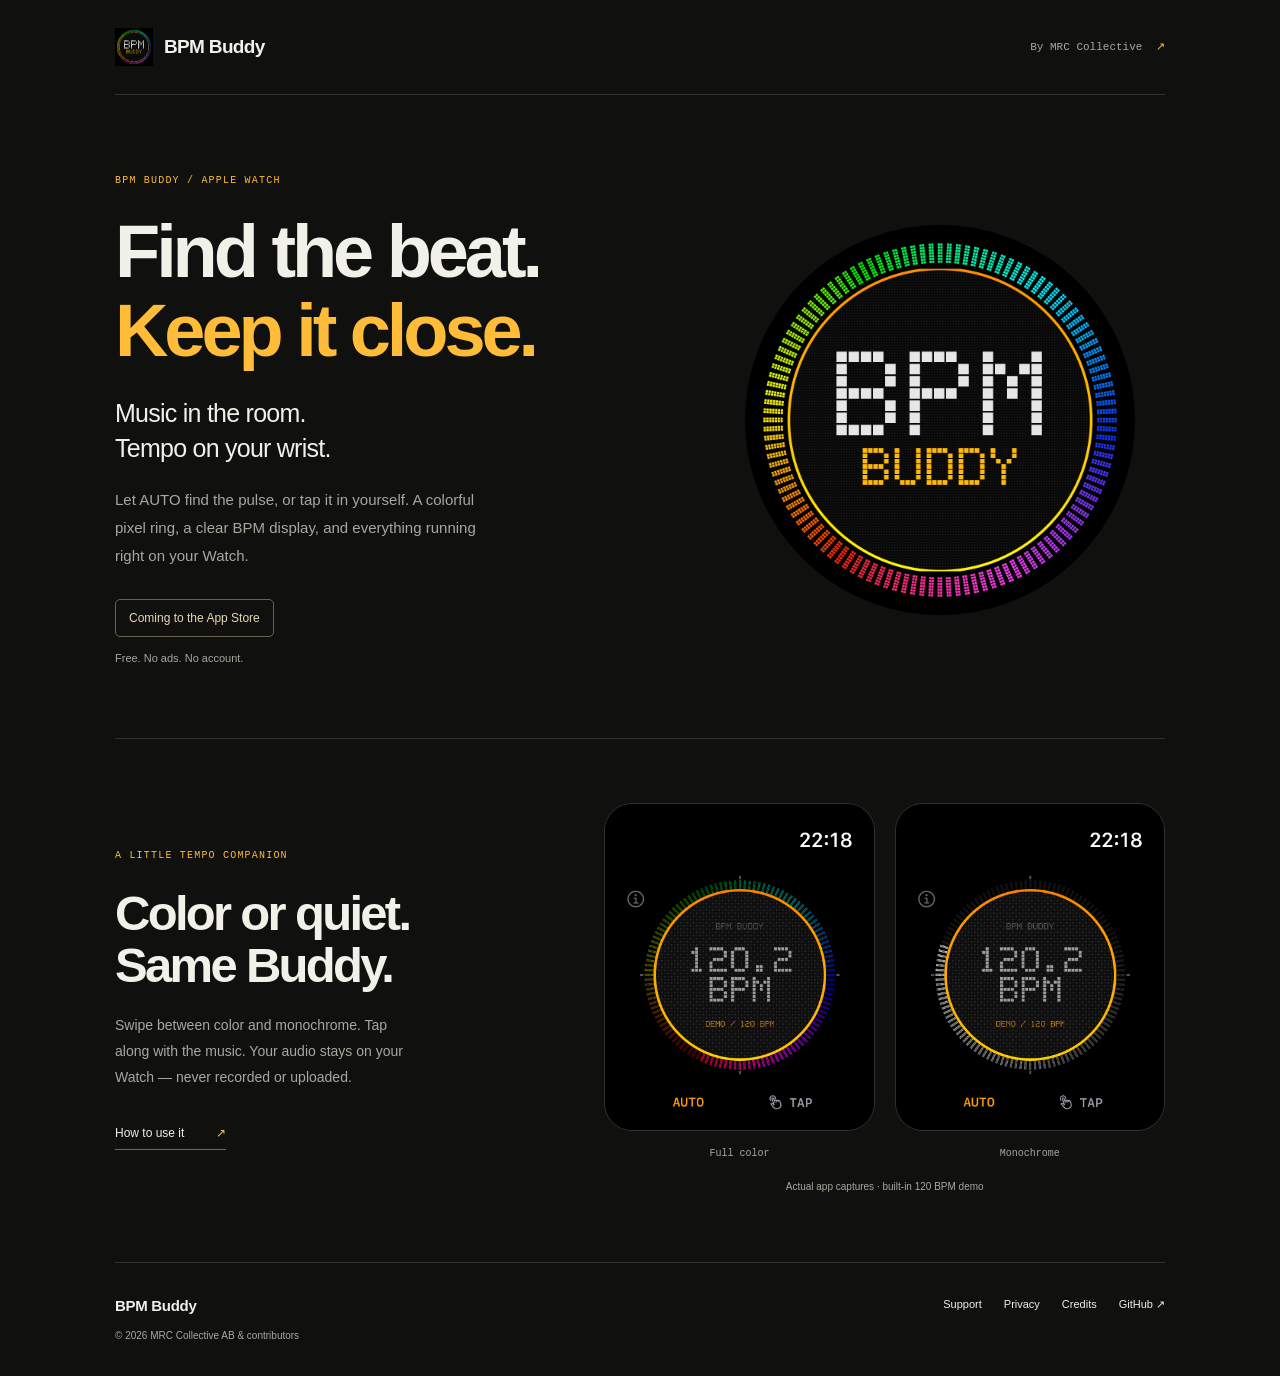
==== index.html @ f2aaa304 "Publish BPM Buddy app website" ====
<!doctype html>
<html lang="en">
<head>
  <meta charset="utf-8">
  <meta name="viewport" content="width=device-width, initial-scale=1">
  <meta name="theme-color" content="#10100f">
  <meta name="description" content="BPM Buddy, a free music tempo detector for Apple Watch. AUTO, tap tempo and a colorful pixel ring. Audio stays on your Watch.">
  <meta property="og:type" content="website">
  <meta property="og:title" content="BPM Buddy — music tempo on your wrist">
  <meta property="og:description" content="BPM Buddy, a free music tempo detector for Apple Watch. AUTO, tap tempo and a colorful pixel ring. Audio stays on your Watch.">
  <meta property="og:url" content="https://mrcheng.github.io/BeatBuddy/">
  <meta property="og:image" content="https://mrcheng.github.io/BeatBuddy/icon.png">
  <link rel="canonical" href="https://mrcheng.github.io/BeatBuddy/">
  <link rel="icon" href="icon.png" type="image/png">
  <link rel="stylesheet" href="style.css">
  <title>BPM Buddy — music tempo on your wrist</title>
</head>
<body>
  <a class="skip" href="#main">Skip to content</a>
  <div class="shell">
    <header class="site-header">
      <a class="brand" href="index.html"><img src="icon.png" alt="" width="38" height="38"><span>BPM Buddy</span></a>
      <a class="byline" href="https://github.com/mrcheng">By MRC Collective <span aria-hidden="true">↗</span></a>
    </header>
    <main id="main"><section class="hero" aria-labelledby="hero-title">
  <div class="hero-copy">
    <p class="eyebrow">BPM Buddy / Apple Watch</p>
    <h1 id="hero-title">Find the beat.<br><span>Keep it close.</span></h1>
    <p class="lead">Music in the room.<br>Tempo on your wrist.</p>
    <p class="intro">Let AUTO find the pulse, or tap it in yourself. A colorful pixel ring, a clear BPM display, and everything running right on your Watch.</p>
    <div class="availability"><span class="badge">Coming to the App Store</span><span>Free. No ads. No account.</span></div>
  </div>
  <img class="hero-icon" src="icon.png" width="1024" height="1024" alt="BPM Buddy icon: a rainbow pixel ring around BPM and BUDDY lettering" fetchpriority="high">
</section>
<section class="app-preview" aria-labelledby="preview-title">
  <div class="preview-copy"><p class="eyebrow">A little tempo companion</p><h2 id="preview-title">Color or quiet.<br>Same Buddy.</h2><p>Swipe between color and monochrome. Tap along with the music. Your audio stays on your Watch — never recorded or uploaded.</p><a class="text-link" href="support.html">How to use it <span aria-hidden="true">↗</span></a></div>
  <div class="screenshots"><figure><img src="screenshots/01-auto-color.png" width="422" height="514" alt="BPM Buddy on Apple Watch displaying 120.2 BPM with a colorful pixel ring and its built-in demo enabled" loading="lazy"><figcaption>Full color</figcaption></figure><figure><img src="screenshots/02-auto-monochrome.png" width="422" height="514" alt="The same BPM Buddy demo with a monochrome pixel ring" loading="lazy"><figcaption>Monochrome</figcaption></figure><p class="capture-note">Actual app captures · built-in 120 BPM demo</p></div>
</section>
</main>
    <footer class="site-footer">
      <div><span class="footer-brand">BPM Buddy</span><p>© 2026 MRC Collective AB &amp; contributors</p></div>
      <nav aria-label="Footer"><a href="support.html">Support</a><a href="privacy.html">Privacy</a><a href="credits.html">Credits</a><a href="https://github.com/mrcheng">GitHub ↗</a></nav>
    </footer>
  </div>
</body>
</html>
---- style.css ----
@charset "UTF-8";
:root{color-scheme:dark;--bg:#10100f;--ink:#f1f0e9;--muted:#a8a89f;--line:#30302c;--accent:#ffbc38;--mono:ui-monospace,SFMono-Regular,Menlo,Consolas,monospace}
*{box-sizing:border-box}body{margin:0;background:var(--bg);color:var(--ink);font:16px/1.7 -apple-system,BlinkMacSystemFont,"Segoe UI",sans-serif;-webkit-font-smoothing:antialiased}a{color:inherit;text-underline-offset:5px}a:hover{color:var(--accent)}:focus-visible{outline:2px solid var(--accent);outline-offset:6px}h1,h2,p{margin-top:0}h1,h2{font-weight:650;letter-spacing:-.055em;line-height:1.07}p{color:var(--muted)}.shell{max-width:1170px;margin:auto;padding:0 60px}.site-header{display:flex;align-items:center;justify-content:space-between;gap:20px;padding:28px 0;border-bottom:1px solid var(--line)}.brand{display:flex;align-items:center;gap:11px;text-decoration:none;font-weight:650;font-size:19px;letter-spacing:-.035em}.brand img{flex:none}.byline{font:11px/1.5 var(--mono);text-decoration:none;color:var(--muted)}.byline span{color:var(--accent);margin-left:7px}.hero{display:grid;grid-template-columns:1.2fr 1fr;gap:60px;align-items:center;padding:78px 0 70px}.eyebrow{font:10px/1.6 var(--mono);letter-spacing:.12em;text-transform:uppercase;color:var(--accent);margin:0 0 23px}.hero h1{font-size:clamp(50px,5.9vw,74px);margin-bottom:26px}.hero h1 span{color:var(--accent)}.lead{font-size:25px;line-height:1.4;letter-spacing:-.03em;color:var(--ink);margin-bottom:20px}.intro{font-size:15px;max-width:365px;line-height:1.85;margin-bottom:29px}.hero-icon{width:100%;max-width:390px;height:auto;justify-self:center;border-radius:50%}.availability{display:flex;gap:12px;align-items:flex-start;flex-direction:column;color:var(--muted);font-size:11px}.badge{display:inline-block;border:1px solid #68614d;border-radius:5px;padding:8px 13px;font-size:12px;color:#e7d8b3}.app-preview{display:grid;grid-template-columns:.85fr 1.15fr;gap:75px;align-items:center;padding:64px 0 68px;border-top:1px solid var(--line)}h2{font-size:clamp(34px,4vw,49px);margin-bottom:22px}.preview-copy>p:not(.eyebrow){font-size:14px;max-width:300px;line-height:1.85;margin-bottom:27px}.text-link{text-decoration:none;font-size:12px;border-bottom:1px solid #6e6859;padding-bottom:5px;display:inline-flex;gap:32px}.text-link span{color:var(--accent)}.screenshots{display:grid;grid-template-columns:1fr 1fr;gap:0 20px;min-width:0}.screenshots figure{margin:0;min-width:0}.screenshots img{display:block;width:100%;height:auto;background:black;border:1px solid var(--line);border-radius:28px}.screenshots figcaption{font:10px/1.5 var(--mono);text-align:center;color:var(--muted);margin-top:15px}.capture-note{grid-column:1/-1;text-align:center;font-size:10px;line-height:1.5;margin:18px 0 0}.site-footer{display:flex;justify-content:space-between;gap:28px;border-top:1px solid var(--line);padding:29px 0 32px}.footer-brand{font-size:15px;font-weight:600;letter-spacing:-.02em}.site-footer p{font-size:10px;margin:7px 0 0}.site-footer nav{display:flex;flex-wrap:wrap;align-content:flex-start;gap:12px 22px;padding-top:3px}.site-footer nav a{font-size:11px;text-decoration:none}.document{max-width:690px;margin:68px auto 80px}.document header{margin-bottom:35px}.document h1{font-size:clamp(40px,5vw,61px);margin-bottom:22px}.document .lead{font-size:22px}.document h2{font-size:23px;line-height:1.3;letter-spacing:-.025em;margin:34px 0 12px}.document p,.document li{font-size:15px;line-height:1.9;color:#b8b8af}.document a{color:var(--accent)}.document ol,.document ul{padding-left:22px}.document li{padding-left:5px;margin-bottom:7px}.document strong{font-weight:600;color:var(--ink)}.document .muted{font-size:13px}.skip{position:absolute;left:20px;top:-100px;padding:8px 16px;z-index:2;background:var(--accent);color:#111}.skip:focus{top:10px}
@media(max-width:950px){.shell{padding:0 36px}.hero{gap:28px}.hero h1{font-size:57px}.app-preview{gap:40px}.site-footer{flex-direction:column;gap:18px}.site-footer nav{gap:12px 24px}}
@media(max-width:650px){.shell{padding:0 24px}.site-header{padding:21px 0}.brand{font-size:17px;gap:9px}.brand img{width:33px;height:33px}.byline{font-size:9px}.byline span{margin-left:3px}.hero{grid-template-columns:1fr;gap:32px;padding:48px 0}.hero h1{font-size:clamp(49px,10vw,67px)}.lead{font-size:23px}.intro{max-width:400px;font-size:14px}.hero-icon{max-width:275px}.eyebrow{font-size:9px}.availability{flex-direction:row;align-items:center;flex-wrap:wrap;font-size:10px}.badge{font-size:11px}.app-preview{grid-template-columns:1fr;gap:34px;padding:43px 0 47px}h2{font-size:39px}.preview-copy>p:not(.eyebrow){max-width:400px;font-size:14px}.screenshots{gap:0 14px;max-width:440px;width:100%;margin:auto}.screenshots img{border-radius:23px}.capture-note{font-size:9px}.site-footer{padding:25px 0;gap:17px}.site-footer nav{gap:12px 21px}.document{margin:43px auto 55px}.document h1{font-size:43px}.document h2{font-size:22px}.document p,.document li{font-size:14px}}
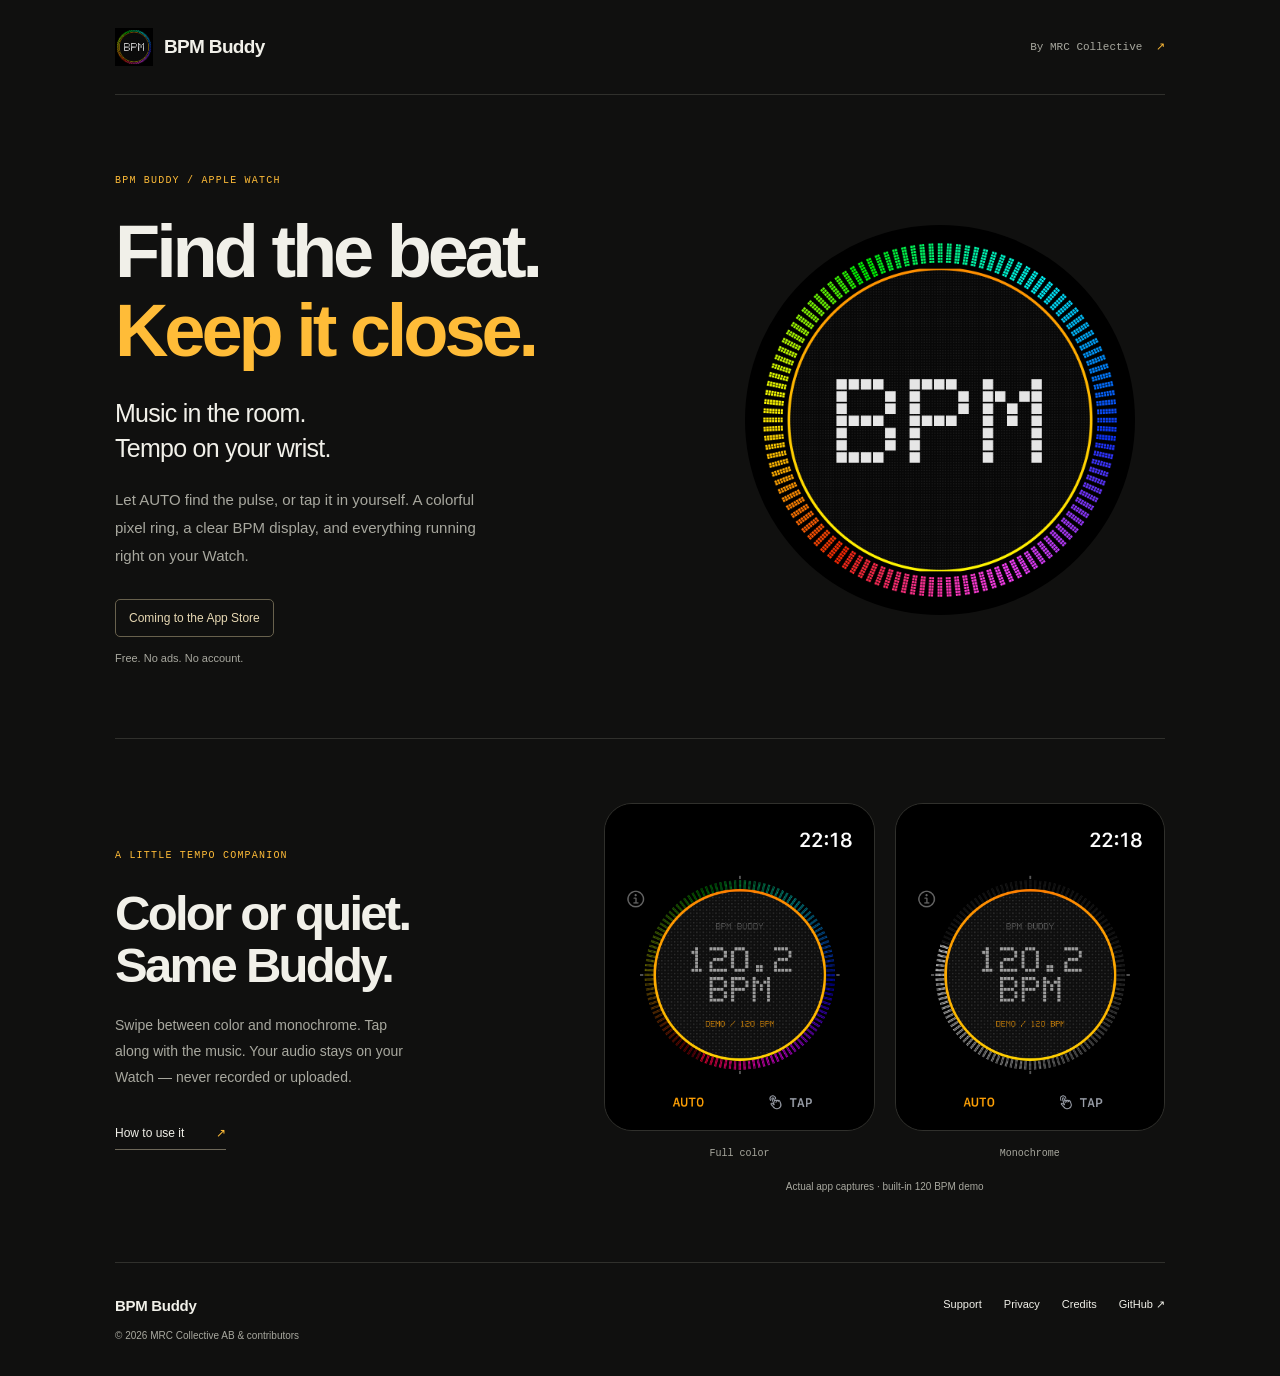
==== commit 3632266d: "Publish BPM Buddy app website" ====
--- a/index.html
+++ b/index.html
@@ -9,9 +9,9 @@
   <meta property="og:title" content="BPM Buddy — music tempo on your wrist">
   <meta property="og:description" content="BPM Buddy, a free music tempo detector for Apple Watch. AUTO, tap tempo and a colorful pixel ring. Audio stays on your Watch.">
   <meta property="og:url" content="https://mrcheng.github.io/BeatBuddy/">
-  <meta property="og:image" content="https://mrcheng.github.io/BeatBuddy/icon.png">
+  <meta property="og:image" content="https://mrcheng.github.io/BeatBuddy/icon.png?v=e20e10269846">
   <link rel="canonical" href="https://mrcheng.github.io/BeatBuddy/">
-  <link rel="icon" href="icon.png" type="image/png">
+  <link rel="icon" href="icon.png?v=e20e10269846" type="image/png">
   <link rel="stylesheet" href="style.css">
   <title>BPM Buddy — music tempo on your wrist</title>
 </head>
@@ -19,7 +19,7 @@
   <a class="skip" href="#main">Skip to content</a>
   <div class="shell">
     <header class="site-header">
-      <a class="brand" href="index.html"><img src="icon.png" alt="" width="38" height="38"><span>BPM Buddy</span></a>
+      <a class="brand" href="index.html"><img src="icon.png?v=e20e10269846" alt="" width="38" height="38"><span>BPM Buddy</span></a>
       <a class="byline" href="https://github.com/mrcheng">By MRC Collective <span aria-hidden="true">↗</span></a>
     </header>
     <main id="main"><section class="hero" aria-labelledby="hero-title">
@@ -30,7 +30,7 @@
     <p class="intro">Let AUTO find the pulse, or tap it in yourself. A colorful pixel ring, a clear BPM display, and everything running right on your Watch.</p>
     <div class="availability"><span class="badge">Coming to the App Store</span><span>Free. No ads. No account.</span></div>
   </div>
-  <img class="hero-icon" src="icon.png" width="1024" height="1024" alt="BPM Buddy icon: a rainbow pixel ring around BPM and BUDDY lettering" fetchpriority="high">
+  <img class="hero-icon" src="icon.png?v=e20e10269846" width="1024" height="1024" alt="BPM Buddy icon: a rainbow pixel ring with BPM centered inside" fetchpriority="high">
 </section>
 <section class="app-preview" aria-labelledby="preview-title">
   <div class="preview-copy"><p class="eyebrow">A little tempo companion</p><h2 id="preview-title">Color or quiet.<br>Same Buddy.</h2><p>Swipe between color and monochrome. Tap along with the music. Your audio stays on your Watch — never recorded or uploaded.</p><a class="text-link" href="support.html">How to use it <span aria-hidden="true">↗</span></a></div>
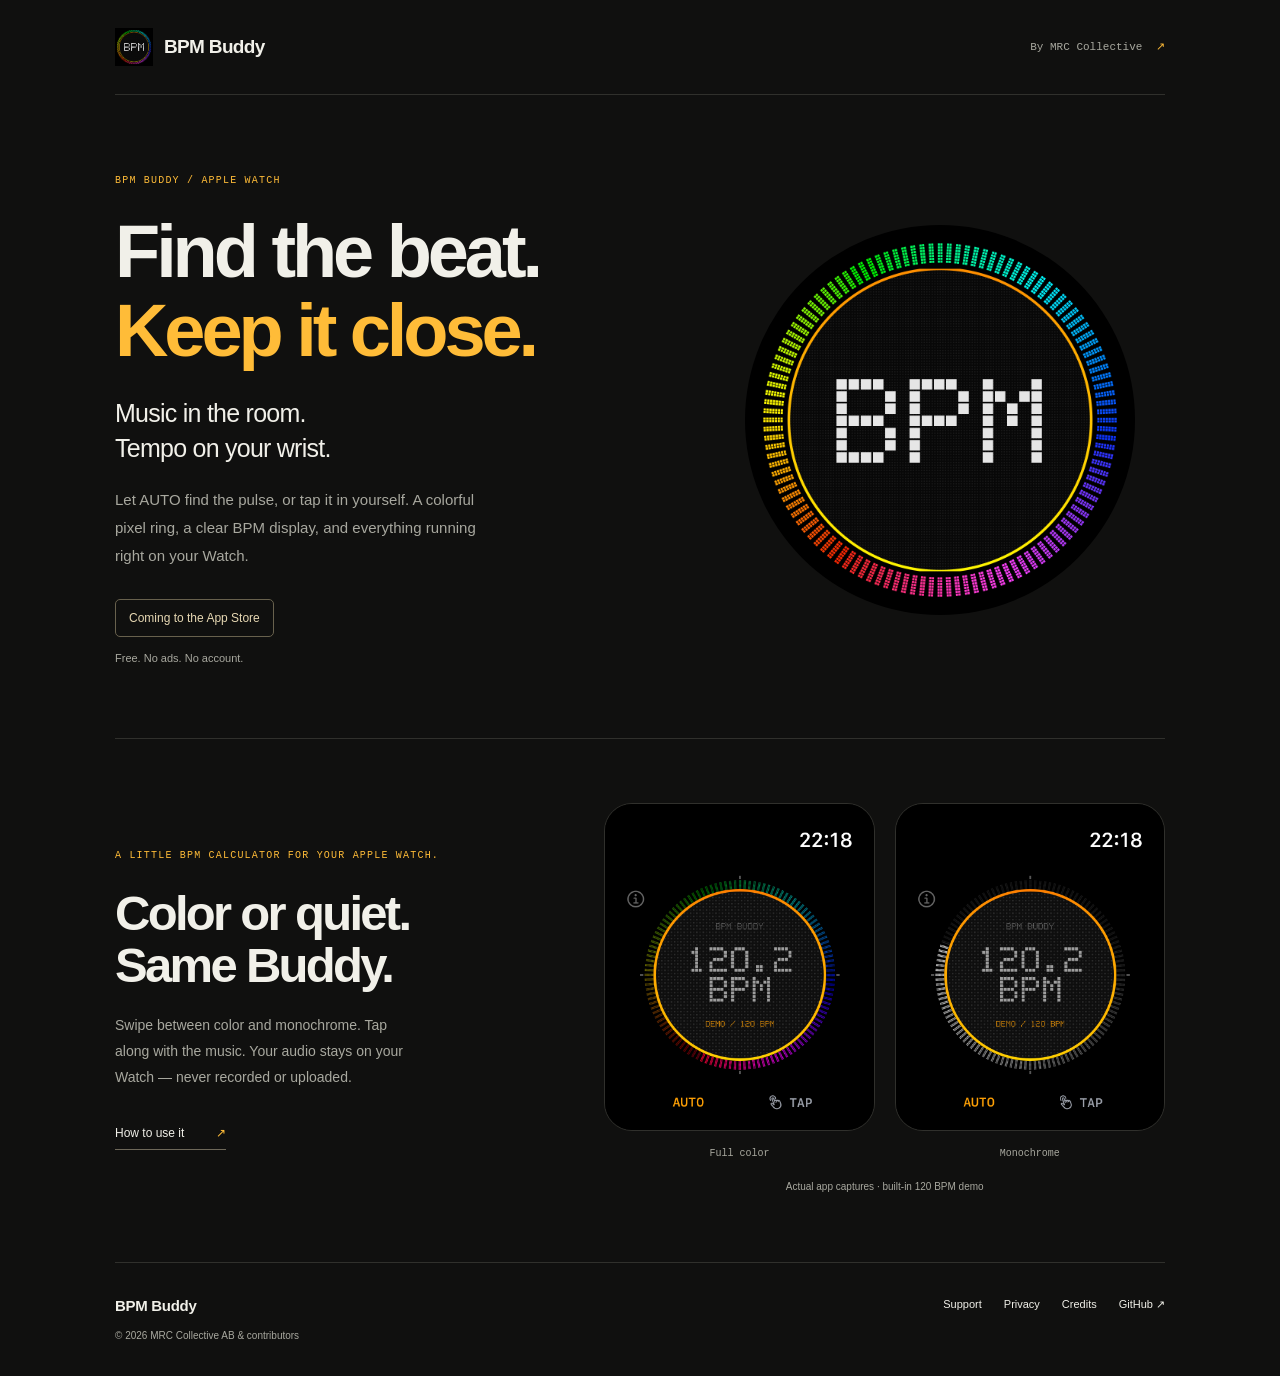
==== commit e1ebdfff: "Publish BPM Buddy app website" ====
--- a/index.html
+++ b/index.html
@@ -33,7 +33,7 @@
   <img class="hero-icon" src="icon.png?v=e20e10269846" width="1024" height="1024" alt="BPM Buddy icon: a rainbow pixel ring with BPM centered inside" fetchpriority="high">
 </section>
 <section class="app-preview" aria-labelledby="preview-title">
-  <div class="preview-copy"><p class="eyebrow">A little tempo companion</p><h2 id="preview-title">Color or quiet.<br>Same Buddy.</h2><p>Swipe between color and monochrome. Tap along with the music. Your audio stays on your Watch — never recorded or uploaded.</p><a class="text-link" href="support.html">How to use it <span aria-hidden="true">↗</span></a></div>
+  <div class="preview-copy"><p class="eyebrow">A little BPM calculator for your Apple Watch.</p><h2 id="preview-title">Color or quiet.<br>Same Buddy.</h2><p>Swipe between color and monochrome. Tap along with the music. Your audio stays on your Watch — never recorded or uploaded.</p><a class="text-link" href="support.html">How to use it <span aria-hidden="true">↗</span></a></div>
   <div class="screenshots"><figure><img src="screenshots/01-auto-color.png" width="422" height="514" alt="BPM Buddy on Apple Watch displaying 120.2 BPM with a colorful pixel ring and its built-in demo enabled" loading="lazy"><figcaption>Full color</figcaption></figure><figure><img src="screenshots/02-auto-monochrome.png" width="422" height="514" alt="The same BPM Buddy demo with a monochrome pixel ring" loading="lazy"><figcaption>Monochrome</figcaption></figure><p class="capture-note">Actual app captures · built-in 120 BPM demo</p></div>
 </section>
 </main>
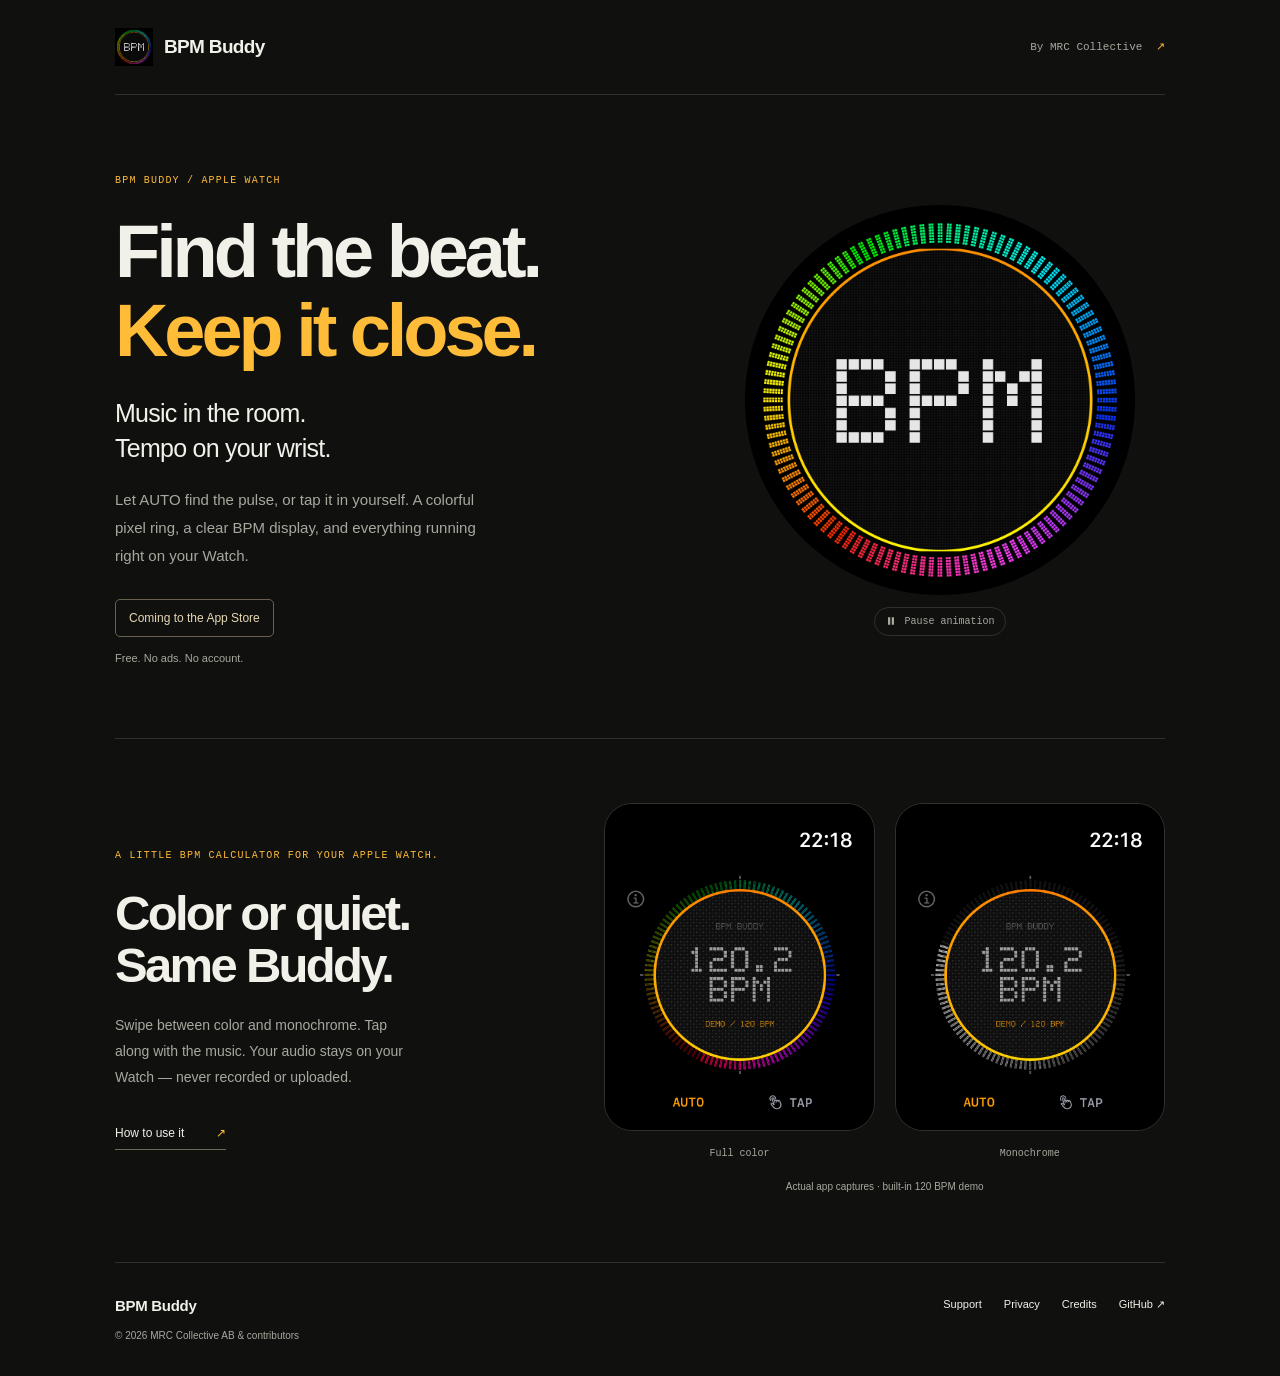
==== commit 9d530c43: "Publish BPM Buddy app website" ====
--- a/index.html
+++ b/index.html
@@ -12,7 +12,7 @@
   <meta property="og:image" content="https://mrcheng.github.io/BeatBuddy/icon.png?v=e20e10269846">
   <link rel="canonical" href="https://mrcheng.github.io/BeatBuddy/">
   <link rel="icon" href="icon.png?v=e20e10269846" type="image/png">
-  <link rel="stylesheet" href="style.css">
+  <link rel="stylesheet" href="style.css?v=306a8d45718a">
   <title>BPM Buddy — music tempo on your wrist</title>
 </head>
 <body>
@@ -30,7 +30,18 @@
     <p class="intro">Let AUTO find the pulse, or tap it in yourself. A colorful pixel ring, a clear BPM display, and everything running right on your Watch.</p>
     <div class="availability"><span class="badge">Coming to the App Store</span><span>Free. No ads. No account.</span></div>
   </div>
-  <img class="hero-icon" src="icon.png?v=e20e10269846" width="1024" height="1024" alt="BPM Buddy icon: a rainbow pixel ring with BPM centered inside" fetchpriority="high">
+  <div class="hero-dial">
+    <input class="hero-motion-toggle" type="checkbox" id="pause-ring" aria-label="Pause ring animation">
+    <div class="hero-icon" role="img" aria-label="BPM Buddy icon: a rainbow pixel ring with BPM centered inside">
+      <img class="hero-ring" src="icon.png?v=e20e10269846" width="1024" height="1024" alt="" aria-hidden="true">
+      <img class="hero-face" src="icon.png?v=e20e10269846" width="1024" height="1024" alt="" aria-hidden="true" fetchpriority="high">
+    </div>
+    <label class="hero-motion-control" for="pause-ring">
+      <svg class="motion-pause" viewBox="0 0 16 16" width="12" height="12" aria-hidden="true"><path fill="currentColor" d="M4 3h3v10H4zm5 0h3v10H9z"/></svg>
+      <svg class="motion-resume" viewBox="0 0 16 16" width="12" height="12" aria-hidden="true"><path fill="currentColor" d="m5 2 9 6-9 6z"/></svg>
+      <span class="motion-pause">Pause animation</span><span class="motion-resume">Resume animation</span>
+    </label>
+  </div>
 </section>
 <section class="app-preview" aria-labelledby="preview-title">
   <div class="preview-copy"><p class="eyebrow">A little BPM calculator for your Apple Watch.</p><h2 id="preview-title">Color or quiet.<br>Same Buddy.</h2><p>Swipe between color and monochrome. Tap along with the music. Your audio stays on your Watch — never recorded or uploaded.</p><a class="text-link" href="support.html">How to use it <span aria-hidden="true">↗</span></a></div>
--- a/style.css
+++ b/style.css
@@ -1,5 +1,16 @@
 @charset "UTF-8";
 :root{color-scheme:dark;--bg:#10100f;--ink:#f1f0e9;--muted:#a8a89f;--line:#30302c;--accent:#ffbc38;--mono:ui-monospace,SFMono-Regular,Menlo,Consolas,monospace}
-*{box-sizing:border-box}body{margin:0;background:var(--bg);color:var(--ink);font:16px/1.7 -apple-system,BlinkMacSystemFont,"Segoe UI",sans-serif;-webkit-font-smoothing:antialiased}a{color:inherit;text-underline-offset:5px}a:hover{color:var(--accent)}:focus-visible{outline:2px solid var(--accent);outline-offset:6px}h1,h2,p{margin-top:0}h1,h2{font-weight:650;letter-spacing:-.055em;line-height:1.07}p{color:var(--muted)}.shell{max-width:1170px;margin:auto;padding:0 60px}.site-header{display:flex;align-items:center;justify-content:space-between;gap:20px;padding:28px 0;border-bottom:1px solid var(--line)}.brand{display:flex;align-items:center;gap:11px;text-decoration:none;font-weight:650;font-size:19px;letter-spacing:-.035em}.brand img{flex:none}.byline{font:11px/1.5 var(--mono);text-decoration:none;color:var(--muted)}.byline span{color:var(--accent);margin-left:7px}.hero{display:grid;grid-template-columns:1.2fr 1fr;gap:60px;align-items:center;padding:78px 0 70px}.eyebrow{font:10px/1.6 var(--mono);letter-spacing:.12em;text-transform:uppercase;color:var(--accent);margin:0 0 23px}.hero h1{font-size:clamp(50px,5.9vw,74px);margin-bottom:26px}.hero h1 span{color:var(--accent)}.lead{font-size:25px;line-height:1.4;letter-spacing:-.03em;color:var(--ink);margin-bottom:20px}.intro{font-size:15px;max-width:365px;line-height:1.85;margin-bottom:29px}.hero-icon{width:100%;max-width:390px;height:auto;justify-self:center;border-radius:50%}.availability{display:flex;gap:12px;align-items:flex-start;flex-direction:column;color:var(--muted);font-size:11px}.badge{display:inline-block;border:1px solid #68614d;border-radius:5px;padding:8px 13px;font-size:12px;color:#e7d8b3}.app-preview{display:grid;grid-template-columns:.85fr 1.15fr;gap:75px;align-items:center;padding:64px 0 68px;border-top:1px solid var(--line)}h2{font-size:clamp(34px,4vw,49px);margin-bottom:22px}.preview-copy>p:not(.eyebrow){font-size:14px;max-width:300px;line-height:1.85;margin-bottom:27px}.text-link{text-decoration:none;font-size:12px;border-bottom:1px solid #6e6859;padding-bottom:5px;display:inline-flex;gap:32px}.text-link span{color:var(--accent)}.screenshots{display:grid;grid-template-columns:1fr 1fr;gap:0 20px;min-width:0}.screenshots figure{margin:0;min-width:0}.screenshots img{display:block;width:100%;height:auto;background:black;border:1px solid var(--line);border-radius:28px}.screenshots figcaption{font:10px/1.5 var(--mono);text-align:center;color:var(--muted);margin-top:15px}.capture-note{grid-column:1/-1;text-align:center;font-size:10px;line-height:1.5;margin:18px 0 0}.site-footer{display:flex;justify-content:space-between;gap:28px;border-top:1px solid var(--line);padding:29px 0 32px}.footer-brand{font-size:15px;font-weight:600;letter-spacing:-.02em}.site-footer p{font-size:10px;margin:7px 0 0}.site-footer nav{display:flex;flex-wrap:wrap;align-content:flex-start;gap:12px 22px;padding-top:3px}.site-footer nav a{font-size:11px;text-decoration:none}.document{max-width:690px;margin:68px auto 80px}.document header{margin-bottom:35px}.document h1{font-size:clamp(40px,5vw,61px);margin-bottom:22px}.document .lead{font-size:22px}.document h2{font-size:23px;line-height:1.3;letter-spacing:-.025em;margin:34px 0 12px}.document p,.document li{font-size:15px;line-height:1.9;color:#b8b8af}.document a{color:var(--accent)}.document ol,.document ul{padding-left:22px}.document li{padding-left:5px;margin-bottom:7px}.document strong{font-weight:600;color:var(--ink)}.document .muted{font-size:13px}.skip{position:absolute;left:20px;top:-100px;padding:8px 16px;z-index:2;background:var(--accent);color:#111}.skip:focus{top:10px}
+*{box-sizing:border-box}body{margin:0;background:var(--bg);color:var(--ink);font:16px/1.7 -apple-system,BlinkMacSystemFont,"Segoe UI",sans-serif;-webkit-font-smoothing:antialiased}a{color:inherit;text-underline-offset:5px}a:hover{color:var(--accent)}:focus-visible{outline:2px solid var(--accent);outline-offset:6px}h1,h2,p{margin-top:0}h1,h2{font-weight:650;letter-spacing:-.055em;line-height:1.07}p{color:var(--muted)}.shell{max-width:1170px;margin:auto;padding:0 60px}.site-header{display:flex;align-items:center;justify-content:space-between;gap:20px;padding:28px 0;border-bottom:1px solid var(--line)}.brand{display:flex;align-items:center;gap:11px;text-decoration:none;font-weight:650;font-size:19px;letter-spacing:-.035em}.brand img{flex:none}.byline{font:11px/1.5 var(--mono);text-decoration:none;color:var(--muted)}.byline span{color:var(--accent);margin-left:7px}.hero{display:grid;grid-template-columns:1.2fr 1fr;gap:60px;align-items:center;padding:78px 0 70px}.eyebrow{font:10px/1.6 var(--mono);letter-spacing:.12em;text-transform:uppercase;color:var(--accent);margin:0 0 23px}.hero h1{font-size:clamp(50px,5.9vw,74px);margin-bottom:26px}.hero h1 span{color:var(--accent)}.lead{font-size:25px;line-height:1.4;letter-spacing:-.03em;color:var(--ink);margin-bottom:20px}.intro{font-size:15px;max-width:365px;line-height:1.85;margin-bottom:29px}.hero-dial{position:relative;width:100%;max-width:390px;justify-self:center;text-align:center}.hero-icon{position:relative;width:100%;aspect-ratio:1;overflow:hidden;border-radius:50%;isolation:isolate}.hero-icon img{position:absolute;inset:0;display:block;width:100%;height:100%}.hero-ring{animation:hero-orbit 2s linear infinite;transform-origin:50% 50%;will-change:transform}.hero-face{clip-path:circle(39.3% at 50% 50%)}.availability{display:flex;gap:12px;align-items:flex-start;flex-direction:column;color:var(--muted);font-size:11px}.badge{display:inline-block;border:1px solid #68614d;border-radius:5px;padding:8px 13px;font-size:12px;color:#e7d8b3}.app-preview{display:grid;grid-template-columns:.85fr 1.15fr;gap:75px;align-items:center;padding:64px 0 68px;border-top:1px solid var(--line)}h2{font-size:clamp(34px,4vw,49px);margin-bottom:22px}.preview-copy>p:not(.eyebrow){font-size:14px;max-width:300px;line-height:1.85;margin-bottom:27px}.text-link{text-decoration:none;font-size:12px;border-bottom:1px solid #6e6859;padding-bottom:5px;display:inline-flex;gap:32px}.text-link span{color:var(--accent)}.screenshots{display:grid;grid-template-columns:1fr 1fr;gap:0 20px;min-width:0}.screenshots figure{margin:0;min-width:0}.screenshots img{display:block;width:100%;height:auto;background:black;border:1px solid var(--line);border-radius:28px}.screenshots figcaption{font:10px/1.5 var(--mono);text-align:center;color:var(--muted);margin-top:15px}.capture-note{grid-column:1/-1;text-align:center;font-size:10px;line-height:1.5;margin:18px 0 0}.site-footer{display:flex;justify-content:space-between;gap:28px;border-top:1px solid var(--line);padding:29px 0 32px}.footer-brand{font-size:15px;font-weight:600;letter-spacing:-.02em}.site-footer p{font-size:10px;margin:7px 0 0}.site-footer nav{display:flex;flex-wrap:wrap;align-content:flex-start;gap:12px 22px;padding-top:3px}.site-footer nav a{font-size:11px;text-decoration:none}.document{max-width:690px;margin:68px auto 80px}.document header{margin-bottom:35px}.document h1{font-size:clamp(40px,5vw,61px);margin-bottom:22px}.document .lead{font-size:22px}.document h2{font-size:23px;line-height:1.3;letter-spacing:-.025em;margin:34px 0 12px}.document p,.document li{font-size:15px;line-height:1.9;color:#b8b8af}.document a{color:var(--accent)}.document ol,.document ul{padding-left:22px}.document li{padding-left:5px;margin-bottom:7px}.document strong{font-weight:600;color:var(--ink)}.document .muted{font-size:13px}.skip{position:absolute;left:20px;top:-100px;padding:8px 16px;z-index:2;background:var(--accent);color:#111}.skip:focus{top:10px}
+/* Four beats per revolution at a decorative 120 BPM; only the outer ring moves. */
+@keyframes hero-orbit{to{transform:rotate(360deg)}}
+.hero-motion-toggle{position:absolute;width:1px;height:1px;padding:0;margin:-1px;overflow:hidden;clip-path:inset(50%);white-space:nowrap}
+.hero-motion-control{display:inline-flex;align-items:center;gap:7px;margin-top:12px;padding:6px 10px;border:1px solid var(--line);border-radius:999px;color:var(--muted);font:10px/1.5 var(--mono);cursor:pointer;user-select:none}
+.hero-motion-control:hover{color:var(--accent);border-color:#68614d}
+.hero-motion-toggle:focus-visible~.hero-motion-control{outline:2px solid var(--accent);outline-offset:4px}
+.motion-resume{display:none}
+.hero-motion-toggle:checked~.hero-icon .hero-ring{animation-play-state:paused}
+.hero-motion-toggle:checked~.hero-motion-control .motion-pause{display:none}
+.hero-motion-toggle:checked~.hero-motion-control .motion-resume{display:inline}
+@media(prefers-reduced-motion:reduce){.hero-ring{animation:none;will-change:auto}.hero-motion-toggle,.hero-motion-control{display:none}}
 @media(max-width:950px){.shell{padding:0 36px}.hero{gap:28px}.hero h1{font-size:57px}.app-preview{gap:40px}.site-footer{flex-direction:column;gap:18px}.site-footer nav{gap:12px 24px}}
-@media(max-width:650px){.shell{padding:0 24px}.site-header{padding:21px 0}.brand{font-size:17px;gap:9px}.brand img{width:33px;height:33px}.byline{font-size:9px}.byline span{margin-left:3px}.hero{grid-template-columns:1fr;gap:32px;padding:48px 0}.hero h1{font-size:clamp(49px,10vw,67px)}.lead{font-size:23px}.intro{max-width:400px;font-size:14px}.hero-icon{max-width:275px}.eyebrow{font-size:9px}.availability{flex-direction:row;align-items:center;flex-wrap:wrap;font-size:10px}.badge{font-size:11px}.app-preview{grid-template-columns:1fr;gap:34px;padding:43px 0 47px}h2{font-size:39px}.preview-copy>p:not(.eyebrow){max-width:400px;font-size:14px}.screenshots{gap:0 14px;max-width:440px;width:100%;margin:auto}.screenshots img{border-radius:23px}.capture-note{font-size:9px}.site-footer{padding:25px 0;gap:17px}.site-footer nav{gap:12px 21px}.document{margin:43px auto 55px}.document h1{font-size:43px}.document h2{font-size:22px}.document p,.document li{font-size:14px}}
+@media(max-width:650px){.shell{padding:0 24px}.site-header{padding:21px 0}.brand{font-size:17px;gap:9px}.brand img{width:33px;height:33px}.byline{font-size:9px}.byline span{margin-left:3px}.hero{grid-template-columns:1fr;gap:32px;padding:48px 0}.hero h1{font-size:clamp(49px,10vw,67px)}.lead{font-size:23px}.intro{max-width:400px;font-size:14px}.hero-dial{max-width:275px}.eyebrow{font-size:9px}.availability{flex-direction:row;align-items:center;flex-wrap:wrap;font-size:10px}.badge{font-size:11px}.app-preview{grid-template-columns:1fr;gap:34px;padding:43px 0 47px}h2{font-size:39px}.preview-copy>p:not(.eyebrow){max-width:400px;font-size:14px}.screenshots{gap:0 14px;max-width:440px;width:100%;margin:auto}.screenshots img{border-radius:23px}.capture-note{font-size:9px}.site-footer{padding:25px 0;gap:17px}.site-footer nav{gap:12px 21px}.document{margin:43px auto 55px}.document h1{font-size:43px}.document h2{font-size:22px}.document p,.document li{font-size:14px}}
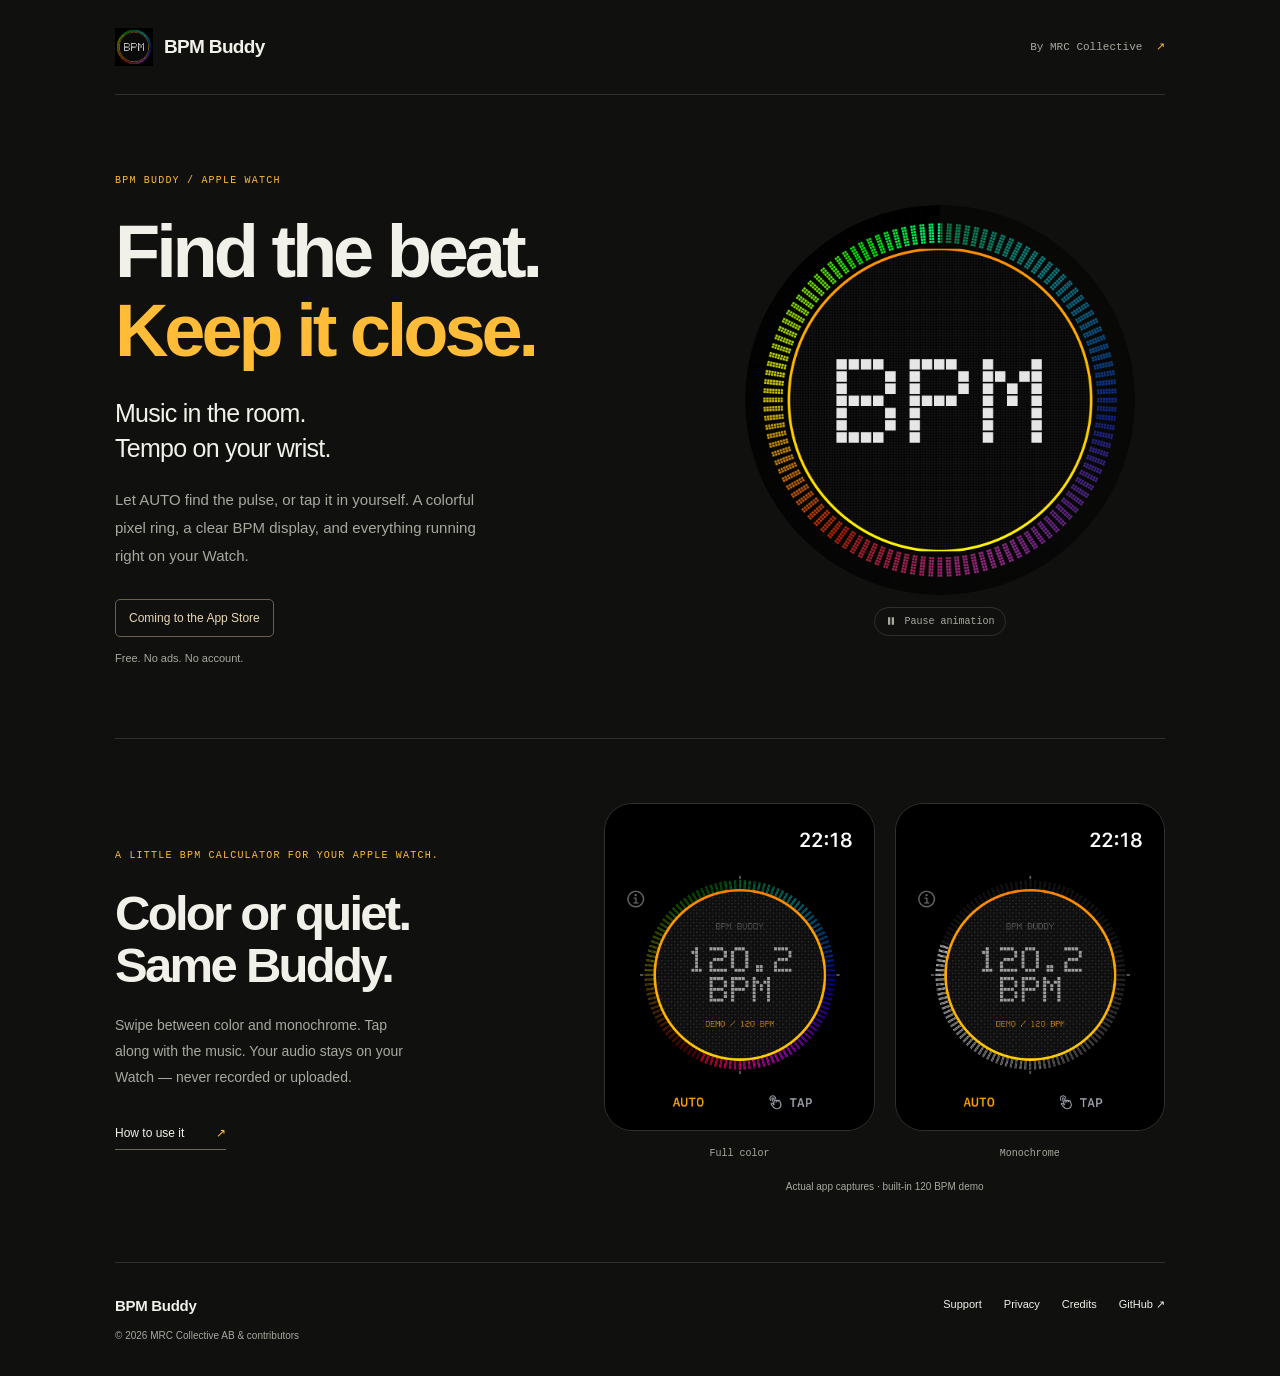
==== commit 581c179a: "Publish BPM Buddy app website" ====
--- a/index.html
+++ b/index.html
@@ -12,7 +12,7 @@
   <meta property="og:image" content="https://mrcheng.github.io/BeatBuddy/icon.png?v=e20e10269846">
   <link rel="canonical" href="https://mrcheng.github.io/BeatBuddy/">
   <link rel="icon" href="icon.png?v=e20e10269846" type="image/png">
-  <link rel="stylesheet" href="style.css?v=306a8d45718a">
+  <link rel="stylesheet" href="style.css?v=e72511ecb625">
   <title>BPM Buddy — music tempo on your wrist</title>
 </head>
 <body>
@@ -31,12 +31,18 @@
     <div class="availability"><span class="badge">Coming to the App Store</span><span>Free. No ads. No account.</span></div>
   </div>
   <div class="hero-dial">
-    <input class="hero-motion-toggle" type="checkbox" id="pause-ring" aria-label="Pause ring animation">
-    <div class="hero-icon" role="img" aria-label="BPM Buddy icon: a rainbow pixel ring with BPM centered inside">
-      <img class="hero-ring" src="icon.png?v=e20e10269846" width="1024" height="1024" alt="" aria-hidden="true">
-      <img class="hero-face" src="icon.png?v=e20e10269846" width="1024" height="1024" alt="" aria-hidden="true" fetchpriority="high">
-    </div>
-    <label class="hero-motion-control" for="pause-ring">
+    <input class="hero-motion-toggle hero-pause-toggle" type="checkbox" id="pause-ring" aria-label="Pause ring animation">
+    <svg class="hero-icon" viewBox="0 0 1024 1024" role="img" aria-label="BPM Buddy: fixed rainbow pixels with a moving light trail around BPM">
+      <defs>
+        <mask id="ring-light" maskUnits="userSpaceOnUse" x="0" y="0" width="1024" height="1024" style="mask-type:alpha">
+          <g class="hero-light-mask"><path fill="white" opacity="0.5000" d="M512 512L512.000 0.000A512 512 0 0 1 538.796 0.702Z"/><path fill="white" opacity="0.5000" d="M512 512L538.796 0.702A512 512 0 0 1 565.519 2.805Z"/><path fill="white" opacity="0.5000" d="M512 512L565.519 2.805A512 512 0 0 1 592.094 6.304Z"/><path fill="white" opacity="0.5000" d="M512 512L592.094 6.304A512 512 0 0 1 618.451 11.188Z"/><path fill="white" opacity="0.5000" d="M512 512L618.451 11.188A512 512 0 0 1 644.515 17.446Z"/><path fill="white" opacity="0.5000" d="M512 512L644.515 17.446A512 512 0 0 1 670.217 25.059Z"/><path fill="white" opacity="0.5000" d="M512 512L670.217 25.059A512 512 0 0 1 695.484 34.007Z"/><path fill="white" opacity="0.5000" d="M512 512L695.484 34.007A512 512 0 0 1 720.249 44.265Z"/><path fill="white" opacity="0.5000" d="M512 512L720.249 44.265A512 512 0 0 1 744.443 55.805Z"/><path fill="white" opacity="0.5000" d="M512 512L744.443 55.805A512 512 0 0 1 768.000 68.595Z"/><path fill="white" opacity="0.5000" d="M512 512L768.000 68.595A512 512 0 0 1 790.855 82.601Z"/><path fill="white" opacity="0.5000" d="M512 512L790.855 82.601A512 512 0 0 1 812.946 97.783Z"/><path fill="white" opacity="0.5000" d="M512 512L812.946 97.783A512 512 0 0 1 834.212 114.101Z"/><path fill="white" opacity="0.5000" d="M512 512L834.212 114.101A512 512 0 0 1 854.595 131.510Z"/><path fill="white" opacity="0.5000" d="M512 512L854.595 131.510A512 512 0 0 1 874.039 149.961Z"/><path fill="white" opacity="0.5000" d="M512 512L874.039 149.961A512 512 0 0 1 892.490 169.405Z"/><path fill="white" opacity="0.5000" d="M512 512L892.490 169.405A512 512 0 0 1 909.899 189.788Z"/><path fill="white" opacity="0.5000" d="M512 512L909.899 189.788A512 512 0 0 1 926.217 211.054Z"/><path fill="white" opacity="0.5000" d="M512 512L926.217 211.054A512 512 0 0 1 941.399 233.145Z"/><path fill="white" opacity="0.5000" d="M512 512L941.399 233.145A512 512 0 0 1 955.405 256.000Z"/><path fill="white" opacity="0.5000" d="M512 512L955.405 256.000A512 512 0 0 1 968.195 279.557Z"/><path fill="white" opacity="0.5000" d="M512 512L968.195 279.557A512 512 0 0 1 979.735 303.751Z"/><path fill="white" opacity="0.5000" d="M512 512L979.735 303.751A512 512 0 0 1 989.993 328.516Z"/><path fill="white" opacity="0.5000" d="M512 512L989.993 328.516A512 512 0 0 1 998.941 353.783Z"/><path fill="white" opacity="0.5000" d="M512 512L998.941 353.783A512 512 0 0 1 1006.554 379.485Z"/><path fill="white" opacity="0.5000" d="M512 512L1006.554 379.485A512 512 0 0 1 1012.812 405.549Z"/><path fill="white" opacity="0.5000" d="M512 512L1012.812 405.549A512 512 0 0 1 1017.696 431.906Z"/><path fill="white" opacity="0.5000" d="M512 512L1017.696 431.906A512 512 0 0 1 1021.195 458.481Z"/><path fill="white" opacity="0.5000" d="M512 512L1021.195 458.481A512 512 0 0 1 1023.298 485.204Z"/><path fill="white" opacity="0.5000" d="M512 512L1023.298 485.204A512 512 0 0 1 1024.000 512.000Z"/><path fill="white" opacity="0.5000" d="M512 512L1024.000 512.000A512 512 0 0 1 1023.298 538.796Z"/><path fill="white" opacity="0.5000" d="M512 512L1023.298 538.796A512 512 0 0 1 1021.195 565.519Z"/><path fill="white" opacity="0.5000" d="M512 512L1021.195 565.519A512 512 0 0 1 1017.696 592.094Z"/><path fill="white" opacity="0.5000" d="M512 512L1017.696 592.094A512 512 0 0 1 1012.812 618.451Z"/><path fill="white" opacity="0.5000" d="M512 512L1012.812 618.451A512 512 0 0 1 1006.554 644.515Z"/><path fill="white" opacity="0.5000" d="M512 512L1006.554 644.515A512 512 0 0 1 998.941 670.217Z"/><path fill="white" opacity="0.5000" d="M512 512L998.941 670.217A512 512 0 0 1 989.993 695.484Z"/><path fill="white" opacity="0.5000" d="M512 512L989.993 695.484A512 512 0 0 1 979.735 720.249Z"/><path fill="white" opacity="0.5000" d="M512 512L979.735 720.249A512 512 0 0 1 968.195 744.443Z"/><path fill="white" opacity="0.5000" d="M512 512L968.195 744.443A512 512 0 0 1 955.405 768.000Z"/><path fill="white" opacity="0.5000" d="M512 512L955.405 768.000A512 512 0 0 1 941.399 790.855Z"/><path fill="white" opacity="0.5000" d="M512 512L941.399 790.855A512 512 0 0 1 926.217 812.946Z"/><path fill="white" opacity="0.5000" d="M512 512L926.217 812.946A512 512 0 0 1 909.899 834.212Z"/><path fill="white" opacity="0.5000" d="M512 512L909.899 834.212A512 512 0 0 1 892.490 854.595Z"/><path fill="white" opacity="0.5000" d="M512 512L892.490 854.595A512 512 0 0 1 874.039 874.039Z"/><path fill="white" opacity="0.5000" d="M512 512L874.039 874.039A512 512 0 0 1 854.595 892.490Z"/><path fill="white" opacity="0.5060" d="M512 512L854.595 892.490A512 512 0 0 1 834.212 909.899Z"/><path fill="white" opacity="0.5128" d="M512 512L834.212 909.899A512 512 0 0 1 812.946 926.217Z"/><path fill="white" opacity="0.5195" d="M512 512L812.946 926.217A512 512 0 0 1 790.855 941.399Z"/><path fill="white" opacity="0.5262" d="M512 512L790.855 941.399A512 512 0 0 1 768.000 955.405Z"/><path fill="white" opacity="0.5329" d="M512 512L768.000 955.405A512 512 0 0 1 744.443 968.195Z"/><path fill="white" opacity="0.5397" d="M512 512L744.443 968.195A512 512 0 0 1 720.249 979.735Z"/><path fill="white" opacity="0.5464" d="M512 512L720.249 979.735A512 512 0 0 1 695.484 989.993Z"/><path fill="white" opacity="0.5531" d="M512 512L695.484 989.993A512 512 0 0 1 670.217 998.941Z"/><path fill="white" opacity="0.5598" d="M512 512L670.217 998.941A512 512 0 0 1 644.515 1006.554Z"/><path fill="white" opacity="0.5665" d="M512 512L644.515 1006.554A512 512 0 0 1 618.451 1012.812Z"/><path fill="white" opacity="0.5733" d="M512 512L618.451 1012.812A512 512 0 0 1 592.094 1017.696Z"/><path fill="white" opacity="0.5800" d="M512 512L592.094 1017.696A512 512 0 0 1 565.519 1021.195Z"/><path fill="white" opacity="0.5867" d="M512 512L565.519 1021.195A512 512 0 0 1 538.796 1023.298Z"/><path fill="white" opacity="0.5934" d="M512 512L538.796 1023.298A512 512 0 0 1 512.000 1024.000Z"/><path fill="white" opacity="0.6001" d="M512 512L512.000 1024.000A512 512 0 0 1 485.204 1023.298Z"/><path fill="white" opacity="0.6069" d="M512 512L485.204 1023.298A512 512 0 0 1 458.481 1021.195Z"/><path fill="white" opacity="0.6136" d="M512 512L458.481 1021.195A512 512 0 0 1 431.906 1017.696Z"/><path fill="white" opacity="0.6203" d="M512 512L431.906 1017.696A512 512 0 0 1 405.549 1012.812Z"/><path fill="white" opacity="0.6270" d="M512 512L405.549 1012.812A512 512 0 0 1 379.485 1006.554Z"/><path fill="white" opacity="0.6337" d="M512 512L379.485 1006.554A512 512 0 0 1 353.783 998.941Z"/><path fill="white" opacity="0.6405" d="M512 512L353.783 998.941A512 512 0 0 1 328.516 989.993Z"/><path fill="white" opacity="0.6472" d="M512 512L328.516 989.993A512 512 0 0 1 303.751 979.735Z"/><path fill="white" opacity="0.6539" d="M512 512L303.751 979.735A512 512 0 0 1 279.557 968.195Z"/><path fill="white" opacity="0.6606" d="M512 512L279.557 968.195A512 512 0 0 1 256.000 955.405Z"/><path fill="white" opacity="0.6673" d="M512 512L256.000 955.405A512 512 0 0 1 233.145 941.399Z"/><path fill="white" opacity="0.6741" d="M512 512L233.145 941.399A512 512 0 0 1 211.054 926.217Z"/><path fill="white" opacity="0.6808" d="M512 512L211.054 926.217A512 512 0 0 1 189.788 909.899Z"/><path fill="white" opacity="0.6875" d="M512 512L189.788 909.899A512 512 0 0 1 169.405 892.490Z"/><path fill="white" opacity="0.6942" d="M512 512L169.405 892.490A512 512 0 0 1 149.961 874.039Z"/><path fill="white" opacity="0.7009" d="M512 512L149.961 874.039A512 512 0 0 1 131.510 854.595Z"/><path fill="white" opacity="0.7077" d="M512 512L131.510 854.595A512 512 0 0 1 114.101 834.212Z"/><path fill="white" opacity="0.7144" d="M512 512L114.101 834.212A512 512 0 0 1 97.783 812.946Z"/><path fill="white" opacity="0.7211" d="M512 512L97.783 812.946A512 512 0 0 1 82.601 790.855Z"/><path fill="white" opacity="0.7278" d="M512 512L82.601 790.855A512 512 0 0 1 68.595 768.000Z"/><path fill="white" opacity="0.7345" d="M512 512L68.595 768.000A512 512 0 0 1 55.805 744.443Z"/><path fill="white" opacity="0.7413" d="M512 512L55.805 744.443A512 512 0 0 1 44.265 720.249Z"/><path fill="white" opacity="0.7480" d="M512 512L44.265 720.249A512 512 0 0 1 34.007 695.484Z"/><path fill="white" opacity="0.7547" d="M512 512L34.007 695.484A512 512 0 0 1 25.059 670.217Z"/><path fill="white" opacity="0.7614" d="M512 512L25.059 670.217A512 512 0 0 1 17.446 644.515Z"/><path fill="white" opacity="0.7681" d="M512 512L17.446 644.515A512 512 0 0 1 11.188 618.451Z"/><path fill="white" opacity="0.7749" d="M512 512L11.188 618.451A512 512 0 0 1 6.304 592.094Z"/><path fill="white" opacity="0.7816" d="M512 512L6.304 592.094A512 512 0 0 1 2.805 565.519Z"/><path fill="white" opacity="0.7883" d="M512 512L2.805 565.519A512 512 0 0 1 0.702 538.796Z"/><path fill="white" opacity="0.7950" d="M512 512L0.702 538.796A512 512 0 0 1 0.000 512.000Z"/><path fill="white" opacity="0.8017" d="M512 512L0.000 512.000A512 512 0 0 1 0.702 485.204Z"/><path fill="white" opacity="0.8085" d="M512 512L0.702 485.204A512 512 0 0 1 2.805 458.481Z"/><path fill="white" opacity="0.8152" d="M512 512L2.805 458.481A512 512 0 0 1 6.304 431.906Z"/><path fill="white" opacity="0.8219" d="M512 512L6.304 431.906A512 512 0 0 1 11.188 405.549Z"/><path fill="white" opacity="0.8286" d="M512 512L11.188 405.549A512 512 0 0 1 17.446 379.485Z"/><path fill="white" opacity="0.8353" d="M512 512L17.446 379.485A512 512 0 0 1 25.059 353.783Z"/><path fill="white" opacity="0.8421" d="M512 512L25.059 353.783A512 512 0 0 1 34.007 328.516Z"/><path fill="white" opacity="0.8488" d="M512 512L34.007 328.516A512 512 0 0 1 44.265 303.751Z"/><path fill="white" opacity="0.8555" d="M512 512L44.265 303.751A512 512 0 0 1 55.805 279.557Z"/><path fill="white" opacity="0.8622" d="M512 512L55.805 279.557A512 512 0 0 1 68.595 256.000Z"/><path fill="white" opacity="0.8690" d="M512 512L68.595 256.000A512 512 0 0 1 82.601 233.145Z"/><path fill="white" opacity="0.8757" d="M512 512L82.601 233.145A512 512 0 0 1 97.783 211.054Z"/><path fill="white" opacity="0.8824" d="M512 512L97.783 211.054A512 512 0 0 1 114.101 189.788Z"/><path fill="white" opacity="0.8891" d="M512 512L114.101 189.788A512 512 0 0 1 131.510 169.405Z"/><path fill="white" opacity="0.8958" d="M512 512L131.510 169.405A512 512 0 0 1 149.961 149.961Z"/><path fill="white" opacity="0.9026" d="M512 512L149.961 149.961A512 512 0 0 1 169.405 131.510Z"/><path fill="white" opacity="0.9093" d="M512 512L169.405 131.510A512 512 0 0 1 189.788 114.101Z"/><path fill="white" opacity="0.9160" d="M512 512L189.788 114.101A512 512 0 0 1 211.054 97.783Z"/><path fill="white" opacity="0.9227" d="M512 512L211.054 97.783A512 512 0 0 1 233.145 82.601Z"/><path fill="white" opacity="0.9294" d="M512 512L233.145 82.601A512 512 0 0 1 256.000 68.595Z"/><path fill="white" opacity="0.9362" d="M512 512L256.000 68.595A512 512 0 0 1 279.557 55.805Z"/><path fill="white" opacity="0.9429" d="M512 512L279.557 55.805A512 512 0 0 1 303.751 44.265Z"/><path fill="white" opacity="0.9496" d="M512 512L303.751 44.265A512 512 0 0 1 328.516 34.007Z"/><path fill="white" opacity="0.9563" d="M512 512L328.516 34.007A512 512 0 0 1 353.783 25.059Z"/><path fill="white" opacity="0.9630" d="M512 512L353.783 25.059A512 512 0 0 1 379.485 17.446Z"/><path fill="white" opacity="0.9698" d="M512 512L379.485 17.446A512 512 0 0 1 405.549 11.188Z"/><path fill="white" opacity="0.9765" d="M512 512L405.549 11.188A512 512 0 0 1 431.906 6.304Z"/><path fill="white" opacity="0.9832" d="M512 512L431.906 6.304A512 512 0 0 1 458.481 2.805Z"/><path fill="white" opacity="0.9899" d="M512 512L458.481 2.805A512 512 0 0 1 485.204 0.702Z"/><path fill="white" opacity="0.9966" d="M512 512L485.204 0.702A512 512 0 0 1 512.000 0.000Z"/></g>
+        </mask>
+        <clipPath id="dial-face"><circle cx="512" cy="512" r="402"/></clipPath>
+      </defs>
+      <image class="hero-ring" href="icon.png?v=e20e10269846" width="1024" height="1024" mask="url(#ring-light)"/>
+      <image class="hero-face" href="icon.png?v=e20e10269846" width="1024" height="1024" clip-path="url(#dial-face)"/>
+    </svg>
+    <label class="hero-motion-control hero-pause-control" for="pause-ring">
       <svg class="motion-pause" viewBox="0 0 16 16" width="12" height="12" aria-hidden="true"><path fill="currentColor" d="M4 3h3v10H4zm5 0h3v10H9z"/></svg>
       <svg class="motion-resume" viewBox="0 0 16 16" width="12" height="12" aria-hidden="true"><path fill="currentColor" d="m5 2 9 6-9 6z"/></svg>
       <span class="motion-pause">Pause animation</span><span class="motion-resume">Resume animation</span>
--- a/style.css
+++ b/style.css
@@ -1,16 +1,15 @@
 @charset "UTF-8";
 :root{color-scheme:dark;--bg:#10100f;--ink:#f1f0e9;--muted:#a8a89f;--line:#30302c;--accent:#ffbc38;--mono:ui-monospace,SFMono-Regular,Menlo,Consolas,monospace}
-*{box-sizing:border-box}body{margin:0;background:var(--bg);color:var(--ink);font:16px/1.7 -apple-system,BlinkMacSystemFont,"Segoe UI",sans-serif;-webkit-font-smoothing:antialiased}a{color:inherit;text-underline-offset:5px}a:hover{color:var(--accent)}:focus-visible{outline:2px solid var(--accent);outline-offset:6px}h1,h2,p{margin-top:0}h1,h2{font-weight:650;letter-spacing:-.055em;line-height:1.07}p{color:var(--muted)}.shell{max-width:1170px;margin:auto;padding:0 60px}.site-header{display:flex;align-items:center;justify-content:space-between;gap:20px;padding:28px 0;border-bottom:1px solid var(--line)}.brand{display:flex;align-items:center;gap:11px;text-decoration:none;font-weight:650;font-size:19px;letter-spacing:-.035em}.brand img{flex:none}.byline{font:11px/1.5 var(--mono);text-decoration:none;color:var(--muted)}.byline span{color:var(--accent);margin-left:7px}.hero{display:grid;grid-template-columns:1.2fr 1fr;gap:60px;align-items:center;padding:78px 0 70px}.eyebrow{font:10px/1.6 var(--mono);letter-spacing:.12em;text-transform:uppercase;color:var(--accent);margin:0 0 23px}.hero h1{font-size:clamp(50px,5.9vw,74px);margin-bottom:26px}.hero h1 span{color:var(--accent)}.lead{font-size:25px;line-height:1.4;letter-spacing:-.03em;color:var(--ink);margin-bottom:20px}.intro{font-size:15px;max-width:365px;line-height:1.85;margin-bottom:29px}.hero-dial{position:relative;width:100%;max-width:390px;justify-self:center;text-align:center}.hero-icon{position:relative;width:100%;aspect-ratio:1;overflow:hidden;border-radius:50%;isolation:isolate}.hero-icon img{position:absolute;inset:0;display:block;width:100%;height:100%}.hero-ring{animation:hero-orbit 2s linear infinite;transform-origin:50% 50%;will-change:transform}.hero-face{clip-path:circle(39.3% at 50% 50%)}.availability{display:flex;gap:12px;align-items:flex-start;flex-direction:column;color:var(--muted);font-size:11px}.badge{display:inline-block;border:1px solid #68614d;border-radius:5px;padding:8px 13px;font-size:12px;color:#e7d8b3}.app-preview{display:grid;grid-template-columns:.85fr 1.15fr;gap:75px;align-items:center;padding:64px 0 68px;border-top:1px solid var(--line)}h2{font-size:clamp(34px,4vw,49px);margin-bottom:22px}.preview-copy>p:not(.eyebrow){font-size:14px;max-width:300px;line-height:1.85;margin-bottom:27px}.text-link{text-decoration:none;font-size:12px;border-bottom:1px solid #6e6859;padding-bottom:5px;display:inline-flex;gap:32px}.text-link span{color:var(--accent)}.screenshots{display:grid;grid-template-columns:1fr 1fr;gap:0 20px;min-width:0}.screenshots figure{margin:0;min-width:0}.screenshots img{display:block;width:100%;height:auto;background:black;border:1px solid var(--line);border-radius:28px}.screenshots figcaption{font:10px/1.5 var(--mono);text-align:center;color:var(--muted);margin-top:15px}.capture-note{grid-column:1/-1;text-align:center;font-size:10px;line-height:1.5;margin:18px 0 0}.site-footer{display:flex;justify-content:space-between;gap:28px;border-top:1px solid var(--line);padding:29px 0 32px}.footer-brand{font-size:15px;font-weight:600;letter-spacing:-.02em}.site-footer p{font-size:10px;margin:7px 0 0}.site-footer nav{display:flex;flex-wrap:wrap;align-content:flex-start;gap:12px 22px;padding-top:3px}.site-footer nav a{font-size:11px;text-decoration:none}.document{max-width:690px;margin:68px auto 80px}.document header{margin-bottom:35px}.document h1{font-size:clamp(40px,5vw,61px);margin-bottom:22px}.document .lead{font-size:22px}.document h2{font-size:23px;line-height:1.3;letter-spacing:-.025em;margin:34px 0 12px}.document p,.document li{font-size:15px;line-height:1.9;color:#b8b8af}.document a{color:var(--accent)}.document ol,.document ul{padding-left:22px}.document li{padding-left:5px;margin-bottom:7px}.document strong{font-weight:600;color:var(--ink)}.document .muted{font-size:13px}.skip{position:absolute;left:20px;top:-100px;padding:8px 16px;z-index:2;background:var(--accent);color:#111}.skip:focus{top:10px}
-/* Four beats per revolution at a decorative 120 BPM; only the outer ring moves. */
+*{box-sizing:border-box}body{margin:0;background:var(--bg);color:var(--ink);font:16px/1.7 -apple-system,BlinkMacSystemFont,"Segoe UI",sans-serif;-webkit-font-smoothing:antialiased}a{color:inherit;text-underline-offset:5px}a:hover{color:var(--accent)}:focus-visible{outline:2px solid var(--accent);outline-offset:6px}h1,h2,p{margin-top:0}h1,h2{font-weight:650;letter-spacing:-.055em;line-height:1.07}p{color:var(--muted)}.shell{max-width:1170px;margin:auto;padding:0 60px}.site-header{display:flex;align-items:center;justify-content:space-between;gap:20px;padding:28px 0;border-bottom:1px solid var(--line)}.brand{display:flex;align-items:center;gap:11px;text-decoration:none;font-weight:650;font-size:19px;letter-spacing:-.035em}.brand img{flex:none}.byline{font:11px/1.5 var(--mono);text-decoration:none;color:var(--muted)}.byline span{color:var(--accent);margin-left:7px}.hero{display:grid;grid-template-columns:1.2fr 1fr;gap:60px;align-items:center;padding:78px 0 70px}.eyebrow{font:10px/1.6 var(--mono);letter-spacing:.12em;text-transform:uppercase;color:var(--accent);margin:0 0 23px}.hero h1{font-size:clamp(50px,5.9vw,74px);margin-bottom:26px}.hero h1 span{color:var(--accent)}.lead{font-size:25px;line-height:1.4;letter-spacing:-.03em;color:var(--ink);margin-bottom:20px}.intro{font-size:15px;max-width:365px;line-height:1.85;margin-bottom:29px}.hero-dial{position:relative;width:100%;max-width:390px;justify-self:center;text-align:center}.hero-icon{position:relative;width:100%;aspect-ratio:1;overflow:hidden;border-radius:50%;isolation:isolate}.hero-icon{display:block}.hero-light-mask{animation:hero-orbit 2s linear infinite;transform-box:view-box;transform-origin:512px 512px}.availability{display:flex;gap:12px;align-items:flex-start;flex-direction:column;color:var(--muted);font-size:11px}.badge{display:inline-block;border:1px solid #68614d;border-radius:5px;padding:8px 13px;font-size:12px;color:#e7d8b3}.app-preview{display:grid;grid-template-columns:.85fr 1.15fr;gap:75px;align-items:center;padding:64px 0 68px;border-top:1px solid var(--line)}h2{font-size:clamp(34px,4vw,49px);margin-bottom:22px}.preview-copy>p:not(.eyebrow){font-size:14px;max-width:300px;line-height:1.85;margin-bottom:27px}.text-link{text-decoration:none;font-size:12px;border-bottom:1px solid #6e6859;padding-bottom:5px;display:inline-flex;gap:32px}.text-link span{color:var(--accent)}.screenshots{display:grid;grid-template-columns:1fr 1fr;gap:0 20px;min-width:0}.screenshots figure{margin:0;min-width:0}.screenshots img{display:block;width:100%;height:auto;background:black;border:1px solid var(--line);border-radius:28px}.screenshots figcaption{font:10px/1.5 var(--mono);text-align:center;color:var(--muted);margin-top:15px}.capture-note{grid-column:1/-1;text-align:center;font-size:10px;line-height:1.5;margin:18px 0 0}.site-footer{display:flex;justify-content:space-between;gap:28px;border-top:1px solid var(--line);padding:29px 0 32px}.footer-brand{font-size:15px;font-weight:600;letter-spacing:-.02em}.site-footer p{font-size:10px;margin:7px 0 0}.site-footer nav{display:flex;flex-wrap:wrap;align-content:flex-start;gap:12px 22px;padding-top:3px}.site-footer nav a{font-size:11px;text-decoration:none}.document{max-width:690px;margin:68px auto 80px}.document header{margin-bottom:35px}.document h1{font-size:clamp(40px,5vw,61px);margin-bottom:22px}.document .lead{font-size:22px}.document h2{font-size:23px;line-height:1.3;letter-spacing:-.025em;margin:34px 0 12px}.document p,.document li{font-size:15px;line-height:1.9;color:#b8b8af}.document a{color:var(--accent)}.document ol,.document ul{padding-left:22px}.document li{padding-left:5px;margin-bottom:7px}.document strong{font-weight:600;color:var(--ink)}.document .muted{font-size:13px}.skip{position:absolute;left:20px;top:-100px;padding:8px 16px;z-index:2;background:var(--accent);color:#111}.skip:focus{top:10px}
+/* Four beats at 120 BPM. Match TempoDial: only the light mask moves, never the spectrum. */
 @keyframes hero-orbit{to{transform:rotate(360deg)}}
 .hero-motion-toggle{position:absolute;width:1px;height:1px;padding:0;margin:-1px;overflow:hidden;clip-path:inset(50%);white-space:nowrap}
 .hero-motion-control{display:inline-flex;align-items:center;gap:7px;margin-top:12px;padding:6px 10px;border:1px solid var(--line);border-radius:999px;color:var(--muted);font:10px/1.5 var(--mono);cursor:pointer;user-select:none}
 .hero-motion-control:hover{color:var(--accent);border-color:#68614d}
 .hero-motion-toggle:focus-visible~.hero-motion-control{outline:2px solid var(--accent);outline-offset:4px}
 .motion-resume{display:none}
-.hero-motion-toggle:checked~.hero-icon .hero-ring{animation-play-state:paused}
-.hero-motion-toggle:checked~.hero-motion-control .motion-pause{display:none}
-.hero-motion-toggle:checked~.hero-motion-control .motion-resume{display:inline}
-@media(prefers-reduced-motion:reduce){.hero-ring{animation:none;will-change:auto}.hero-motion-toggle,.hero-motion-control{display:none}}
+.hero-pause-toggle:checked~.hero-icon .hero-light-mask{animation-play-state:paused}
+.hero-pause-toggle:checked~.hero-pause-control .motion-pause{display:none}
+.hero-pause-toggle:checked~.hero-pause-control .motion-resume{display:inline}
 @media(max-width:950px){.shell{padding:0 36px}.hero{gap:28px}.hero h1{font-size:57px}.app-preview{gap:40px}.site-footer{flex-direction:column;gap:18px}.site-footer nav{gap:12px 24px}}
 @media(max-width:650px){.shell{padding:0 24px}.site-header{padding:21px 0}.brand{font-size:17px;gap:9px}.brand img{width:33px;height:33px}.byline{font-size:9px}.byline span{margin-left:3px}.hero{grid-template-columns:1fr;gap:32px;padding:48px 0}.hero h1{font-size:clamp(49px,10vw,67px)}.lead{font-size:23px}.intro{max-width:400px;font-size:14px}.hero-dial{max-width:275px}.eyebrow{font-size:9px}.availability{flex-direction:row;align-items:center;flex-wrap:wrap;font-size:10px}.badge{font-size:11px}.app-preview{grid-template-columns:1fr;gap:34px;padding:43px 0 47px}h2{font-size:39px}.preview-copy>p:not(.eyebrow){max-width:400px;font-size:14px}.screenshots{gap:0 14px;max-width:440px;width:100%;margin:auto}.screenshots img{border-radius:23px}.capture-note{font-size:9px}.site-footer{padding:25px 0;gap:17px}.site-footer nav{gap:12px 21px}.document{margin:43px auto 55px}.document h1{font-size:43px}.document h2{font-size:22px}.document p,.document li{font-size:14px}}
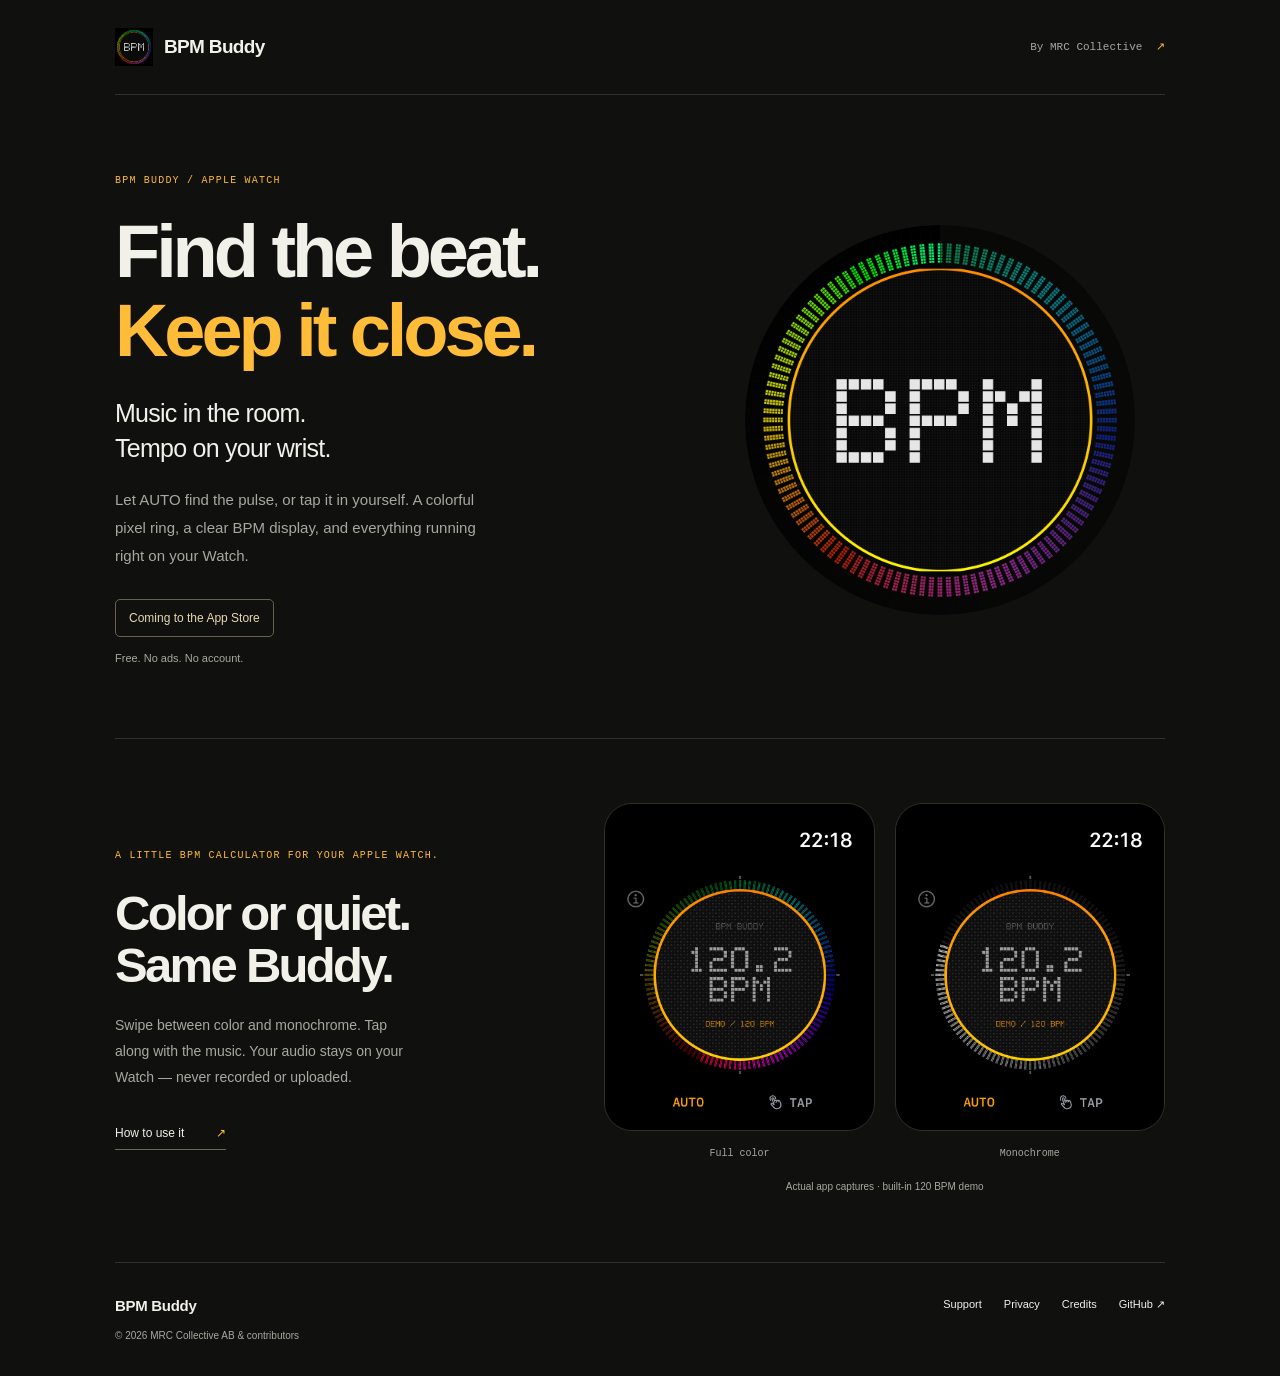
==== commit f4f9afa1: "Publish BPM Buddy app website" ====
--- a/index.html
+++ b/index.html
@@ -12,7 +12,7 @@
   <meta property="og:image" content="https://mrcheng.github.io/BeatBuddy/icon.png?v=e20e10269846">
   <link rel="canonical" href="https://mrcheng.github.io/BeatBuddy/">
   <link rel="icon" href="icon.png?v=e20e10269846" type="image/png">
-  <link rel="stylesheet" href="style.css?v=e72511ecb625">
+  <link rel="stylesheet" href="style.css?v=7028802a359e">
   <title>BPM Buddy — music tempo on your wrist</title>
 </head>
 <body>
@@ -31,7 +31,6 @@
     <div class="availability"><span class="badge">Coming to the App Store</span><span>Free. No ads. No account.</span></div>
   </div>
   <div class="hero-dial">
-    <input class="hero-motion-toggle hero-pause-toggle" type="checkbox" id="pause-ring" aria-label="Pause ring animation">
     <svg class="hero-icon" viewBox="0 0 1024 1024" role="img" aria-label="BPM Buddy: fixed rainbow pixels with a moving light trail around BPM">
       <defs>
         <mask id="ring-light" maskUnits="userSpaceOnUse" x="0" y="0" width="1024" height="1024" style="mask-type:alpha">
@@ -42,11 +41,6 @@
       <image class="hero-ring" href="icon.png?v=e20e10269846" width="1024" height="1024" mask="url(#ring-light)"/>
       <image class="hero-face" href="icon.png?v=e20e10269846" width="1024" height="1024" clip-path="url(#dial-face)"/>
     </svg>
-    <label class="hero-motion-control hero-pause-control" for="pause-ring">
-      <svg class="motion-pause" viewBox="0 0 16 16" width="12" height="12" aria-hidden="true"><path fill="currentColor" d="M4 3h3v10H4zm5 0h3v10H9z"/></svg>
-      <svg class="motion-resume" viewBox="0 0 16 16" width="12" height="12" aria-hidden="true"><path fill="currentColor" d="m5 2 9 6-9 6z"/></svg>
-      <span class="motion-pause">Pause animation</span><span class="motion-resume">Resume animation</span>
-    </label>
   </div>
 </section>
 <section class="app-preview" aria-labelledby="preview-title">
--- a/style.css
+++ b/style.css
@@ -3,13 +3,5 @@
 *{box-sizing:border-box}body{margin:0;background:var(--bg);color:var(--ink);font:16px/1.7 -apple-system,BlinkMacSystemFont,"Segoe UI",sans-serif;-webkit-font-smoothing:antialiased}a{color:inherit;text-underline-offset:5px}a:hover{color:var(--accent)}:focus-visible{outline:2px solid var(--accent);outline-offset:6px}h1,h2,p{margin-top:0}h1,h2{font-weight:650;letter-spacing:-.055em;line-height:1.07}p{color:var(--muted)}.shell{max-width:1170px;margin:auto;padding:0 60px}.site-header{display:flex;align-items:center;justify-content:space-between;gap:20px;padding:28px 0;border-bottom:1px solid var(--line)}.brand{display:flex;align-items:center;gap:11px;text-decoration:none;font-weight:650;font-size:19px;letter-spacing:-.035em}.brand img{flex:none}.byline{font:11px/1.5 var(--mono);text-decoration:none;color:var(--muted)}.byline span{color:var(--accent);margin-left:7px}.hero{display:grid;grid-template-columns:1.2fr 1fr;gap:60px;align-items:center;padding:78px 0 70px}.eyebrow{font:10px/1.6 var(--mono);letter-spacing:.12em;text-transform:uppercase;color:var(--accent);margin:0 0 23px}.hero h1{font-size:clamp(50px,5.9vw,74px);margin-bottom:26px}.hero h1 span{color:var(--accent)}.lead{font-size:25px;line-height:1.4;letter-spacing:-.03em;color:var(--ink);margin-bottom:20px}.intro{font-size:15px;max-width:365px;line-height:1.85;margin-bottom:29px}.hero-dial{position:relative;width:100%;max-width:390px;justify-self:center;text-align:center}.hero-icon{position:relative;width:100%;aspect-ratio:1;overflow:hidden;border-radius:50%;isolation:isolate}.hero-icon{display:block}.hero-light-mask{animation:hero-orbit 2s linear infinite;transform-box:view-box;transform-origin:512px 512px}.availability{display:flex;gap:12px;align-items:flex-start;flex-direction:column;color:var(--muted);font-size:11px}.badge{display:inline-block;border:1px solid #68614d;border-radius:5px;padding:8px 13px;font-size:12px;color:#e7d8b3}.app-preview{display:grid;grid-template-columns:.85fr 1.15fr;gap:75px;align-items:center;padding:64px 0 68px;border-top:1px solid var(--line)}h2{font-size:clamp(34px,4vw,49px);margin-bottom:22px}.preview-copy>p:not(.eyebrow){font-size:14px;max-width:300px;line-height:1.85;margin-bottom:27px}.text-link{text-decoration:none;font-size:12px;border-bottom:1px solid #6e6859;padding-bottom:5px;display:inline-flex;gap:32px}.text-link span{color:var(--accent)}.screenshots{display:grid;grid-template-columns:1fr 1fr;gap:0 20px;min-width:0}.screenshots figure{margin:0;min-width:0}.screenshots img{display:block;width:100%;height:auto;background:black;border:1px solid var(--line);border-radius:28px}.screenshots figcaption{font:10px/1.5 var(--mono);text-align:center;color:var(--muted);margin-top:15px}.capture-note{grid-column:1/-1;text-align:center;font-size:10px;line-height:1.5;margin:18px 0 0}.site-footer{display:flex;justify-content:space-between;gap:28px;border-top:1px solid var(--line);padding:29px 0 32px}.footer-brand{font-size:15px;font-weight:600;letter-spacing:-.02em}.site-footer p{font-size:10px;margin:7px 0 0}.site-footer nav{display:flex;flex-wrap:wrap;align-content:flex-start;gap:12px 22px;padding-top:3px}.site-footer nav a{font-size:11px;text-decoration:none}.document{max-width:690px;margin:68px auto 80px}.document header{margin-bottom:35px}.document h1{font-size:clamp(40px,5vw,61px);margin-bottom:22px}.document .lead{font-size:22px}.document h2{font-size:23px;line-height:1.3;letter-spacing:-.025em;margin:34px 0 12px}.document p,.document li{font-size:15px;line-height:1.9;color:#b8b8af}.document a{color:var(--accent)}.document ol,.document ul{padding-left:22px}.document li{padding-left:5px;margin-bottom:7px}.document strong{font-weight:600;color:var(--ink)}.document .muted{font-size:13px}.skip{position:absolute;left:20px;top:-100px;padding:8px 16px;z-index:2;background:var(--accent);color:#111}.skip:focus{top:10px}
 /* Four beats at 120 BPM. Match TempoDial: only the light mask moves, never the spectrum. */
 @keyframes hero-orbit{to{transform:rotate(360deg)}}
-.hero-motion-toggle{position:absolute;width:1px;height:1px;padding:0;margin:-1px;overflow:hidden;clip-path:inset(50%);white-space:nowrap}
-.hero-motion-control{display:inline-flex;align-items:center;gap:7px;margin-top:12px;padding:6px 10px;border:1px solid var(--line);border-radius:999px;color:var(--muted);font:10px/1.5 var(--mono);cursor:pointer;user-select:none}
-.hero-motion-control:hover{color:var(--accent);border-color:#68614d}
-.hero-motion-toggle:focus-visible~.hero-motion-control{outline:2px solid var(--accent);outline-offset:4px}
-.motion-resume{display:none}
-.hero-pause-toggle:checked~.hero-icon .hero-light-mask{animation-play-state:paused}
-.hero-pause-toggle:checked~.hero-pause-control .motion-pause{display:none}
-.hero-pause-toggle:checked~.hero-pause-control .motion-resume{display:inline}
 @media(max-width:950px){.shell{padding:0 36px}.hero{gap:28px}.hero h1{font-size:57px}.app-preview{gap:40px}.site-footer{flex-direction:column;gap:18px}.site-footer nav{gap:12px 24px}}
 @media(max-width:650px){.shell{padding:0 24px}.site-header{padding:21px 0}.brand{font-size:17px;gap:9px}.brand img{width:33px;height:33px}.byline{font-size:9px}.byline span{margin-left:3px}.hero{grid-template-columns:1fr;gap:32px;padding:48px 0}.hero h1{font-size:clamp(49px,10vw,67px)}.lead{font-size:23px}.intro{max-width:400px;font-size:14px}.hero-dial{max-width:275px}.eyebrow{font-size:9px}.availability{flex-direction:row;align-items:center;flex-wrap:wrap;font-size:10px}.badge{font-size:11px}.app-preview{grid-template-columns:1fr;gap:34px;padding:43px 0 47px}h2{font-size:39px}.preview-copy>p:not(.eyebrow){max-width:400px;font-size:14px}.screenshots{gap:0 14px;max-width:440px;width:100%;margin:auto}.screenshots img{border-radius:23px}.capture-note{font-size:9px}.site-footer{padding:25px 0;gap:17px}.site-footer nav{gap:12px 21px}.document{margin:43px auto 55px}.document h1{font-size:43px}.document h2{font-size:22px}.document p,.document li{font-size:14px}}
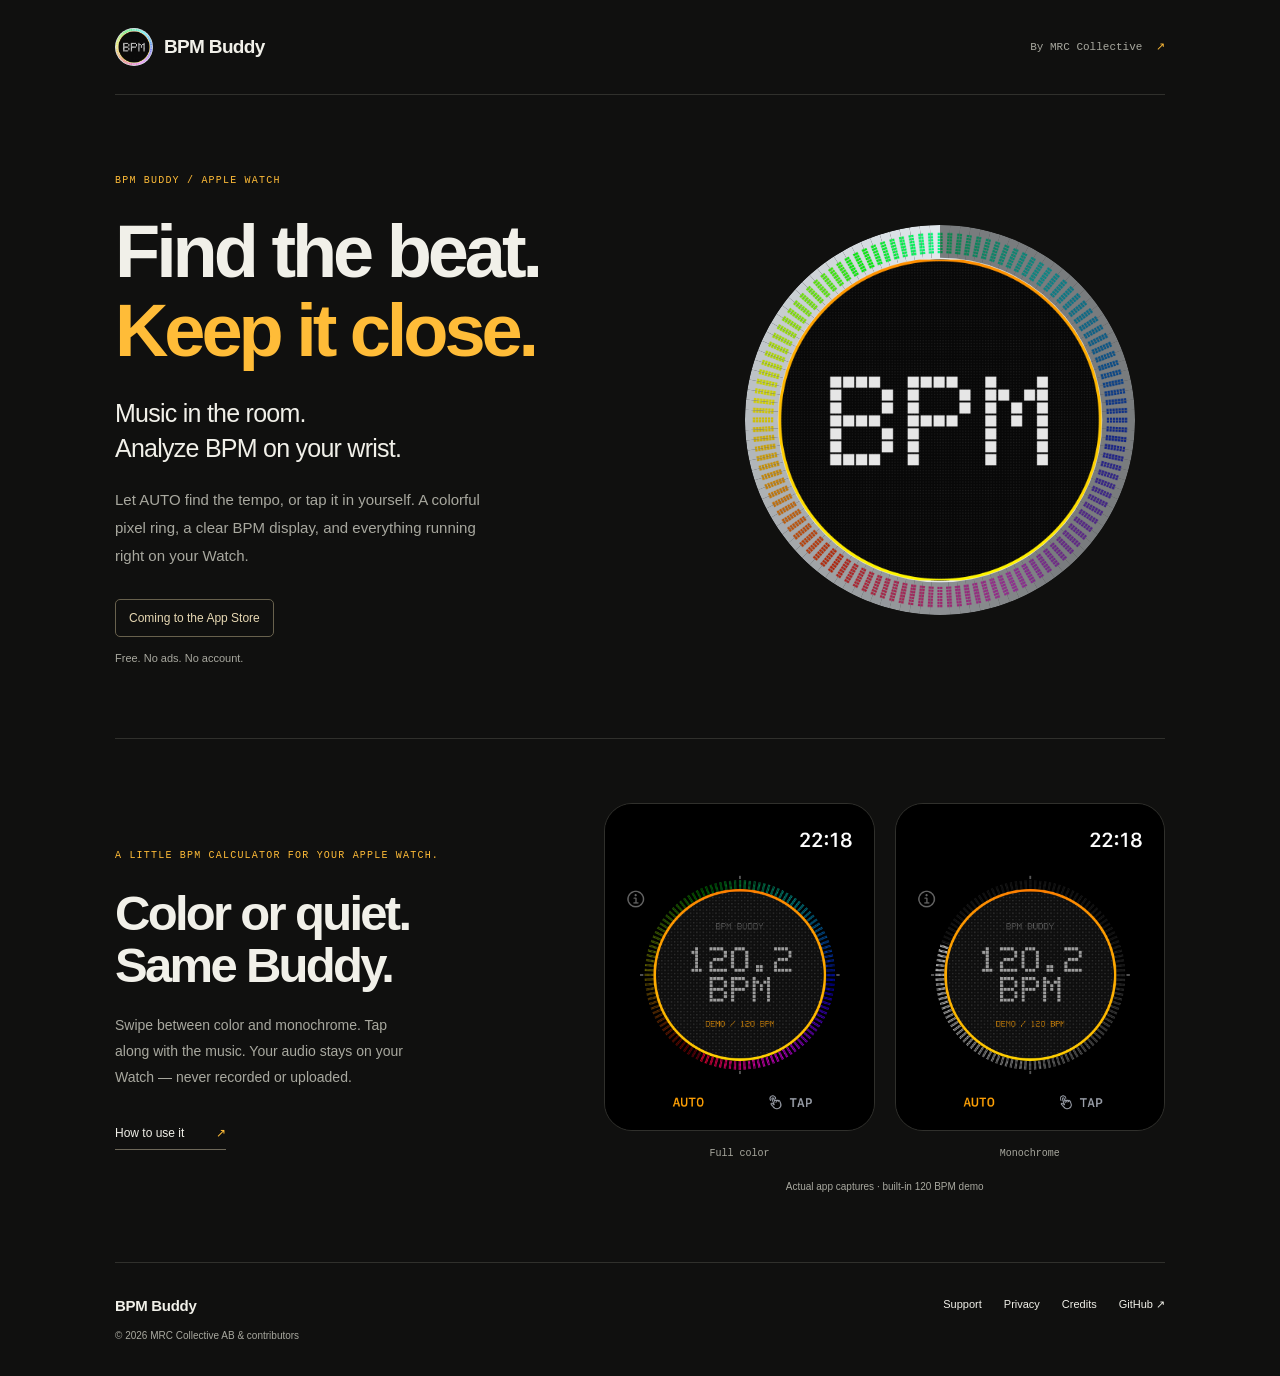
==== commit b52f22a2: "Publish BPM Buddy app website" ====
--- a/index.html
+++ b/index.html
@@ -6,28 +6,28 @@
   <meta name="theme-color" content="#10100f">
   <meta name="description" content="BPM Buddy, a free music tempo detector for Apple Watch. AUTO, tap tempo and a colorful pixel ring. Audio stays on your Watch.">
   <meta property="og:type" content="website">
-  <meta property="og:title" content="BPM Buddy — music tempo on your wrist">
+  <meta property="og:title" content="BPM Buddy — Analyze BPM on your wrist">
   <meta property="og:description" content="BPM Buddy, a free music tempo detector for Apple Watch. AUTO, tap tempo and a colorful pixel ring. Audio stays on your Watch.">
   <meta property="og:url" content="https://mrcheng.github.io/BeatBuddy/">
-  <meta property="og:image" content="https://mrcheng.github.io/BeatBuddy/icon.png?v=e20e10269846">
+  <meta property="og:image" content="https://mrcheng.github.io/BeatBuddy/icon.png?v=970a35c38717">
   <link rel="canonical" href="https://mrcheng.github.io/BeatBuddy/">
-  <link rel="icon" href="icon.png?v=e20e10269846" type="image/png">
-  <link rel="stylesheet" href="style.css?v=7028802a359e">
-  <title>BPM Buddy — music tempo on your wrist</title>
+  <link rel="icon" href="icon.png?v=970a35c38717" type="image/png">
+  <link rel="stylesheet" href="style.css?v=cc3e04958ddf">
+  <title>BPM Buddy — Analyze BPM on your wrist</title>
 </head>
 <body>
   <a class="skip" href="#main">Skip to content</a>
   <div class="shell">
     <header class="site-header">
-      <a class="brand" href="index.html"><img src="icon.png?v=e20e10269846" alt="" width="38" height="38"><span>BPM Buddy</span></a>
+      <a class="brand" href="index.html"><img src="icon.png?v=970a35c38717" alt="" width="38" height="38"><span>BPM Buddy</span></a>
       <a class="byline" href="https://github.com/mrcheng">By MRC Collective <span aria-hidden="true">↗</span></a>
     </header>
     <main id="main"><section class="hero" aria-labelledby="hero-title">
   <div class="hero-copy">
     <p class="eyebrow">BPM Buddy / Apple Watch</p>
     <h1 id="hero-title">Find the beat.<br><span>Keep it close.</span></h1>
-    <p class="lead">Music in the room.<br>Tempo on your wrist.</p>
-    <p class="intro">Let AUTO find the pulse, or tap it in yourself. A colorful pixel ring, a clear BPM display, and everything running right on your Watch.</p>
+    <p class="lead">Music in the room.<br>Analyze BPM on your wrist.</p>
+    <p class="intro">Let AUTO find the tempo, or tap it in yourself. A colorful pixel ring, a clear BPM display, and everything running right on your Watch.</p>
     <div class="availability"><span class="badge">Coming to the App Store</span><span>Free. No ads. No account.</span></div>
   </div>
   <div class="hero-dial">
@@ -36,10 +36,10 @@
         <mask id="ring-light" maskUnits="userSpaceOnUse" x="0" y="0" width="1024" height="1024" style="mask-type:alpha">
           <g class="hero-light-mask"><path fill="white" opacity="0.5000" d="M512 512L512.000 0.000A512 512 0 0 1 538.796 0.702Z"/><path fill="white" opacity="0.5000" d="M512 512L538.796 0.702A512 512 0 0 1 565.519 2.805Z"/><path fill="white" opacity="0.5000" d="M512 512L565.519 2.805A512 512 0 0 1 592.094 6.304Z"/><path fill="white" opacity="0.5000" d="M512 512L592.094 6.304A512 512 0 0 1 618.451 11.188Z"/><path fill="white" opacity="0.5000" d="M512 512L618.451 11.188A512 512 0 0 1 644.515 17.446Z"/><path fill="white" opacity="0.5000" d="M512 512L644.515 17.446A512 512 0 0 1 670.217 25.059Z"/><path fill="white" opacity="0.5000" d="M512 512L670.217 25.059A512 512 0 0 1 695.484 34.007Z"/><path fill="white" opacity="0.5000" d="M512 512L695.484 34.007A512 512 0 0 1 720.249 44.265Z"/><path fill="white" opacity="0.5000" d="M512 512L720.249 44.265A512 512 0 0 1 744.443 55.805Z"/><path fill="white" opacity="0.5000" d="M512 512L744.443 55.805A512 512 0 0 1 768.000 68.595Z"/><path fill="white" opacity="0.5000" d="M512 512L768.000 68.595A512 512 0 0 1 790.855 82.601Z"/><path fill="white" opacity="0.5000" d="M512 512L790.855 82.601A512 512 0 0 1 812.946 97.783Z"/><path fill="white" opacity="0.5000" d="M512 512L812.946 97.783A512 512 0 0 1 834.212 114.101Z"/><path fill="white" opacity="0.5000" d="M512 512L834.212 114.101A512 512 0 0 1 854.595 131.510Z"/><path fill="white" opacity="0.5000" d="M512 512L854.595 131.510A512 512 0 0 1 874.039 149.961Z"/><path fill="white" opacity="0.5000" d="M512 512L874.039 149.961A512 512 0 0 1 892.490 169.405Z"/><path fill="white" opacity="0.5000" d="M512 512L892.490 169.405A512 512 0 0 1 909.899 189.788Z"/><path fill="white" opacity="0.5000" d="M512 512L909.899 189.788A512 512 0 0 1 926.217 211.054Z"/><path fill="white" opacity="0.5000" d="M512 512L926.217 211.054A512 512 0 0 1 941.399 233.145Z"/><path fill="white" opacity="0.5000" d="M512 512L941.399 233.145A512 512 0 0 1 955.405 256.000Z"/><path fill="white" opacity="0.5000" d="M512 512L955.405 256.000A512 512 0 0 1 968.195 279.557Z"/><path fill="white" opacity="0.5000" d="M512 512L968.195 279.557A512 512 0 0 1 979.735 303.751Z"/><path fill="white" opacity="0.5000" d="M512 512L979.735 303.751A512 512 0 0 1 989.993 328.516Z"/><path fill="white" opacity="0.5000" d="M512 512L989.993 328.516A512 512 0 0 1 998.941 353.783Z"/><path fill="white" opacity="0.5000" d="M512 512L998.941 353.783A512 512 0 0 1 1006.554 379.485Z"/><path fill="white" opacity="0.5000" d="M512 512L1006.554 379.485A512 512 0 0 1 1012.812 405.549Z"/><path fill="white" opacity="0.5000" d="M512 512L1012.812 405.549A512 512 0 0 1 1017.696 431.906Z"/><path fill="white" opacity="0.5000" d="M512 512L1017.696 431.906A512 512 0 0 1 1021.195 458.481Z"/><path fill="white" opacity="0.5000" d="M512 512L1021.195 458.481A512 512 0 0 1 1023.298 485.204Z"/><path fill="white" opacity="0.5000" d="M512 512L1023.298 485.204A512 512 0 0 1 1024.000 512.000Z"/><path fill="white" opacity="0.5000" d="M512 512L1024.000 512.000A512 512 0 0 1 1023.298 538.796Z"/><path fill="white" opacity="0.5000" d="M512 512L1023.298 538.796A512 512 0 0 1 1021.195 565.519Z"/><path fill="white" opacity="0.5000" d="M512 512L1021.195 565.519A512 512 0 0 1 1017.696 592.094Z"/><path fill="white" opacity="0.5000" d="M512 512L1017.696 592.094A512 512 0 0 1 1012.812 618.451Z"/><path fill="white" opacity="0.5000" d="M512 512L1012.812 618.451A512 512 0 0 1 1006.554 644.515Z"/><path fill="white" opacity="0.5000" d="M512 512L1006.554 644.515A512 512 0 0 1 998.941 670.217Z"/><path fill="white" opacity="0.5000" d="M512 512L998.941 670.217A512 512 0 0 1 989.993 695.484Z"/><path fill="white" opacity="0.5000" d="M512 512L989.993 695.484A512 512 0 0 1 979.735 720.249Z"/><path fill="white" opacity="0.5000" d="M512 512L979.735 720.249A512 512 0 0 1 968.195 744.443Z"/><path fill="white" opacity="0.5000" d="M512 512L968.195 744.443A512 512 0 0 1 955.405 768.000Z"/><path fill="white" opacity="0.5000" d="M512 512L955.405 768.000A512 512 0 0 1 941.399 790.855Z"/><path fill="white" opacity="0.5000" d="M512 512L941.399 790.855A512 512 0 0 1 926.217 812.946Z"/><path fill="white" opacity="0.5000" d="M512 512L926.217 812.946A512 512 0 0 1 909.899 834.212Z"/><path fill="white" opacity="0.5000" d="M512 512L909.899 834.212A512 512 0 0 1 892.490 854.595Z"/><path fill="white" opacity="0.5000" d="M512 512L892.490 854.595A512 512 0 0 1 874.039 874.039Z"/><path fill="white" opacity="0.5000" d="M512 512L874.039 874.039A512 512 0 0 1 854.595 892.490Z"/><path fill="white" opacity="0.5060" d="M512 512L854.595 892.490A512 512 0 0 1 834.212 909.899Z"/><path fill="white" opacity="0.5128" d="M512 512L834.212 909.899A512 512 0 0 1 812.946 926.217Z"/><path fill="white" opacity="0.5195" d="M512 512L812.946 926.217A512 512 0 0 1 790.855 941.399Z"/><path fill="white" opacity="0.5262" d="M512 512L790.855 941.399A512 512 0 0 1 768.000 955.405Z"/><path fill="white" opacity="0.5329" d="M512 512L768.000 955.405A512 512 0 0 1 744.443 968.195Z"/><path fill="white" opacity="0.5397" d="M512 512L744.443 968.195A512 512 0 0 1 720.249 979.735Z"/><path fill="white" opacity="0.5464" d="M512 512L720.249 979.735A512 512 0 0 1 695.484 989.993Z"/><path fill="white" opacity="0.5531" d="M512 512L695.484 989.993A512 512 0 0 1 670.217 998.941Z"/><path fill="white" opacity="0.5598" d="M512 512L670.217 998.941A512 512 0 0 1 644.515 1006.554Z"/><path fill="white" opacity="0.5665" d="M512 512L644.515 1006.554A512 512 0 0 1 618.451 1012.812Z"/><path fill="white" opacity="0.5733" d="M512 512L618.451 1012.812A512 512 0 0 1 592.094 1017.696Z"/><path fill="white" opacity="0.5800" d="M512 512L592.094 1017.696A512 512 0 0 1 565.519 1021.195Z"/><path fill="white" opacity="0.5867" d="M512 512L565.519 1021.195A512 512 0 0 1 538.796 1023.298Z"/><path fill="white" opacity="0.5934" d="M512 512L538.796 1023.298A512 512 0 0 1 512.000 1024.000Z"/><path fill="white" opacity="0.6001" d="M512 512L512.000 1024.000A512 512 0 0 1 485.204 1023.298Z"/><path fill="white" opacity="0.6069" d="M512 512L485.204 1023.298A512 512 0 0 1 458.481 1021.195Z"/><path fill="white" opacity="0.6136" d="M512 512L458.481 1021.195A512 512 0 0 1 431.906 1017.696Z"/><path fill="white" opacity="0.6203" d="M512 512L431.906 1017.696A512 512 0 0 1 405.549 1012.812Z"/><path fill="white" opacity="0.6270" d="M512 512L405.549 1012.812A512 512 0 0 1 379.485 1006.554Z"/><path fill="white" opacity="0.6337" d="M512 512L379.485 1006.554A512 512 0 0 1 353.783 998.941Z"/><path fill="white" opacity="0.6405" d="M512 512L353.783 998.941A512 512 0 0 1 328.516 989.993Z"/><path fill="white" opacity="0.6472" d="M512 512L328.516 989.993A512 512 0 0 1 303.751 979.735Z"/><path fill="white" opacity="0.6539" d="M512 512L303.751 979.735A512 512 0 0 1 279.557 968.195Z"/><path fill="white" opacity="0.6606" d="M512 512L279.557 968.195A512 512 0 0 1 256.000 955.405Z"/><path fill="white" opacity="0.6673" d="M512 512L256.000 955.405A512 512 0 0 1 233.145 941.399Z"/><path fill="white" opacity="0.6741" d="M512 512L233.145 941.399A512 512 0 0 1 211.054 926.217Z"/><path fill="white" opacity="0.6808" d="M512 512L211.054 926.217A512 512 0 0 1 189.788 909.899Z"/><path fill="white" opacity="0.6875" d="M512 512L189.788 909.899A512 512 0 0 1 169.405 892.490Z"/><path fill="white" opacity="0.6942" d="M512 512L169.405 892.490A512 512 0 0 1 149.961 874.039Z"/><path fill="white" opacity="0.7009" d="M512 512L149.961 874.039A512 512 0 0 1 131.510 854.595Z"/><path fill="white" opacity="0.7077" d="M512 512L131.510 854.595A512 512 0 0 1 114.101 834.212Z"/><path fill="white" opacity="0.7144" d="M512 512L114.101 834.212A512 512 0 0 1 97.783 812.946Z"/><path fill="white" opacity="0.7211" d="M512 512L97.783 812.946A512 512 0 0 1 82.601 790.855Z"/><path fill="white" opacity="0.7278" d="M512 512L82.601 790.855A512 512 0 0 1 68.595 768.000Z"/><path fill="white" opacity="0.7345" d="M512 512L68.595 768.000A512 512 0 0 1 55.805 744.443Z"/><path fill="white" opacity="0.7413" d="M512 512L55.805 744.443A512 512 0 0 1 44.265 720.249Z"/><path fill="white" opacity="0.7480" d="M512 512L44.265 720.249A512 512 0 0 1 34.007 695.484Z"/><path fill="white" opacity="0.7547" d="M512 512L34.007 695.484A512 512 0 0 1 25.059 670.217Z"/><path fill="white" opacity="0.7614" d="M512 512L25.059 670.217A512 512 0 0 1 17.446 644.515Z"/><path fill="white" opacity="0.7681" d="M512 512L17.446 644.515A512 512 0 0 1 11.188 618.451Z"/><path fill="white" opacity="0.7749" d="M512 512L11.188 618.451A512 512 0 0 1 6.304 592.094Z"/><path fill="white" opacity="0.7816" d="M512 512L6.304 592.094A512 512 0 0 1 2.805 565.519Z"/><path fill="white" opacity="0.7883" d="M512 512L2.805 565.519A512 512 0 0 1 0.702 538.796Z"/><path fill="white" opacity="0.7950" d="M512 512L0.702 538.796A512 512 0 0 1 0.000 512.000Z"/><path fill="white" opacity="0.8017" d="M512 512L0.000 512.000A512 512 0 0 1 0.702 485.204Z"/><path fill="white" opacity="0.8085" d="M512 512L0.702 485.204A512 512 0 0 1 2.805 458.481Z"/><path fill="white" opacity="0.8152" d="M512 512L2.805 458.481A512 512 0 0 1 6.304 431.906Z"/><path fill="white" opacity="0.8219" d="M512 512L6.304 431.906A512 512 0 0 1 11.188 405.549Z"/><path fill="white" opacity="0.8286" d="M512 512L11.188 405.549A512 512 0 0 1 17.446 379.485Z"/><path fill="white" opacity="0.8353" d="M512 512L17.446 379.485A512 512 0 0 1 25.059 353.783Z"/><path fill="white" opacity="0.8421" d="M512 512L25.059 353.783A512 512 0 0 1 34.007 328.516Z"/><path fill="white" opacity="0.8488" d="M512 512L34.007 328.516A512 512 0 0 1 44.265 303.751Z"/><path fill="white" opacity="0.8555" d="M512 512L44.265 303.751A512 512 0 0 1 55.805 279.557Z"/><path fill="white" opacity="0.8622" d="M512 512L55.805 279.557A512 512 0 0 1 68.595 256.000Z"/><path fill="white" opacity="0.8690" d="M512 512L68.595 256.000A512 512 0 0 1 82.601 233.145Z"/><path fill="white" opacity="0.8757" d="M512 512L82.601 233.145A512 512 0 0 1 97.783 211.054Z"/><path fill="white" opacity="0.8824" d="M512 512L97.783 211.054A512 512 0 0 1 114.101 189.788Z"/><path fill="white" opacity="0.8891" d="M512 512L114.101 189.788A512 512 0 0 1 131.510 169.405Z"/><path fill="white" opacity="0.8958" d="M512 512L131.510 169.405A512 512 0 0 1 149.961 149.961Z"/><path fill="white" opacity="0.9026" d="M512 512L149.961 149.961A512 512 0 0 1 169.405 131.510Z"/><path fill="white" opacity="0.9093" d="M512 512L169.405 131.510A512 512 0 0 1 189.788 114.101Z"/><path fill="white" opacity="0.9160" d="M512 512L189.788 114.101A512 512 0 0 1 211.054 97.783Z"/><path fill="white" opacity="0.9227" d="M512 512L211.054 97.783A512 512 0 0 1 233.145 82.601Z"/><path fill="white" opacity="0.9294" d="M512 512L233.145 82.601A512 512 0 0 1 256.000 68.595Z"/><path fill="white" opacity="0.9362" d="M512 512L256.000 68.595A512 512 0 0 1 279.557 55.805Z"/><path fill="white" opacity="0.9429" d="M512 512L279.557 55.805A512 512 0 0 1 303.751 44.265Z"/><path fill="white" opacity="0.9496" d="M512 512L303.751 44.265A512 512 0 0 1 328.516 34.007Z"/><path fill="white" opacity="0.9563" d="M512 512L328.516 34.007A512 512 0 0 1 353.783 25.059Z"/><path fill="white" opacity="0.9630" d="M512 512L353.783 25.059A512 512 0 0 1 379.485 17.446Z"/><path fill="white" opacity="0.9698" d="M512 512L379.485 17.446A512 512 0 0 1 405.549 11.188Z"/><path fill="white" opacity="0.9765" d="M512 512L405.549 11.188A512 512 0 0 1 431.906 6.304Z"/><path fill="white" opacity="0.9832" d="M512 512L431.906 6.304A512 512 0 0 1 458.481 2.805Z"/><path fill="white" opacity="0.9899" d="M512 512L458.481 2.805A512 512 0 0 1 485.204 0.702Z"/><path fill="white" opacity="0.9966" d="M512 512L485.204 0.702A512 512 0 0 1 512.000 0.000Z"/></g>
         </mask>
-        <clipPath id="dial-face"><circle cx="512" cy="512" r="402"/></clipPath>
+        <clipPath id="dial-face"><circle cx="512" cy="512" r="426"/></clipPath>
       </defs>
-      <image class="hero-ring" href="icon.png?v=e20e10269846" width="1024" height="1024" mask="url(#ring-light)"/>
-      <image class="hero-face" href="icon.png?v=e20e10269846" width="1024" height="1024" clip-path="url(#dial-face)"/>
+      <image class="hero-ring" href="icon.png?v=970a35c38717" width="1024" height="1024" mask="url(#ring-light)"/>
+      <image class="hero-face" href="icon.png?v=970a35c38717" width="1024" height="1024" clip-path="url(#dial-face)"/>
     </svg>
   </div>
 </section>
--- a/style.css
+++ b/style.css
@@ -1,6 +1,6 @@
 @charset "UTF-8";
 :root{color-scheme:dark;--bg:#10100f;--ink:#f1f0e9;--muted:#a8a89f;--line:#30302c;--accent:#ffbc38;--mono:ui-monospace,SFMono-Regular,Menlo,Consolas,monospace}
-*{box-sizing:border-box}body{margin:0;background:var(--bg);color:var(--ink);font:16px/1.7 -apple-system,BlinkMacSystemFont,"Segoe UI",sans-serif;-webkit-font-smoothing:antialiased}a{color:inherit;text-underline-offset:5px}a:hover{color:var(--accent)}:focus-visible{outline:2px solid var(--accent);outline-offset:6px}h1,h2,p{margin-top:0}h1,h2{font-weight:650;letter-spacing:-.055em;line-height:1.07}p{color:var(--muted)}.shell{max-width:1170px;margin:auto;padding:0 60px}.site-header{display:flex;align-items:center;justify-content:space-between;gap:20px;padding:28px 0;border-bottom:1px solid var(--line)}.brand{display:flex;align-items:center;gap:11px;text-decoration:none;font-weight:650;font-size:19px;letter-spacing:-.035em}.brand img{flex:none}.byline{font:11px/1.5 var(--mono);text-decoration:none;color:var(--muted)}.byline span{color:var(--accent);margin-left:7px}.hero{display:grid;grid-template-columns:1.2fr 1fr;gap:60px;align-items:center;padding:78px 0 70px}.eyebrow{font:10px/1.6 var(--mono);letter-spacing:.12em;text-transform:uppercase;color:var(--accent);margin:0 0 23px}.hero h1{font-size:clamp(50px,5.9vw,74px);margin-bottom:26px}.hero h1 span{color:var(--accent)}.lead{font-size:25px;line-height:1.4;letter-spacing:-.03em;color:var(--ink);margin-bottom:20px}.intro{font-size:15px;max-width:365px;line-height:1.85;margin-bottom:29px}.hero-dial{position:relative;width:100%;max-width:390px;justify-self:center;text-align:center}.hero-icon{position:relative;width:100%;aspect-ratio:1;overflow:hidden;border-radius:50%;isolation:isolate}.hero-icon{display:block}.hero-light-mask{animation:hero-orbit 2s linear infinite;transform-box:view-box;transform-origin:512px 512px}.availability{display:flex;gap:12px;align-items:flex-start;flex-direction:column;color:var(--muted);font-size:11px}.badge{display:inline-block;border:1px solid #68614d;border-radius:5px;padding:8px 13px;font-size:12px;color:#e7d8b3}.app-preview{display:grid;grid-template-columns:.85fr 1.15fr;gap:75px;align-items:center;padding:64px 0 68px;border-top:1px solid var(--line)}h2{font-size:clamp(34px,4vw,49px);margin-bottom:22px}.preview-copy>p:not(.eyebrow){font-size:14px;max-width:300px;line-height:1.85;margin-bottom:27px}.text-link{text-decoration:none;font-size:12px;border-bottom:1px solid #6e6859;padding-bottom:5px;display:inline-flex;gap:32px}.text-link span{color:var(--accent)}.screenshots{display:grid;grid-template-columns:1fr 1fr;gap:0 20px;min-width:0}.screenshots figure{margin:0;min-width:0}.screenshots img{display:block;width:100%;height:auto;background:black;border:1px solid var(--line);border-radius:28px}.screenshots figcaption{font:10px/1.5 var(--mono);text-align:center;color:var(--muted);margin-top:15px}.capture-note{grid-column:1/-1;text-align:center;font-size:10px;line-height:1.5;margin:18px 0 0}.site-footer{display:flex;justify-content:space-between;gap:28px;border-top:1px solid var(--line);padding:29px 0 32px}.footer-brand{font-size:15px;font-weight:600;letter-spacing:-.02em}.site-footer p{font-size:10px;margin:7px 0 0}.site-footer nav{display:flex;flex-wrap:wrap;align-content:flex-start;gap:12px 22px;padding-top:3px}.site-footer nav a{font-size:11px;text-decoration:none}.document{max-width:690px;margin:68px auto 80px}.document header{margin-bottom:35px}.document h1{font-size:clamp(40px,5vw,61px);margin-bottom:22px}.document .lead{font-size:22px}.document h2{font-size:23px;line-height:1.3;letter-spacing:-.025em;margin:34px 0 12px}.document p,.document li{font-size:15px;line-height:1.9;color:#b8b8af}.document a{color:var(--accent)}.document ol,.document ul{padding-left:22px}.document li{padding-left:5px;margin-bottom:7px}.document strong{font-weight:600;color:var(--ink)}.document .muted{font-size:13px}.skip{position:absolute;left:20px;top:-100px;padding:8px 16px;z-index:2;background:var(--accent);color:#111}.skip:focus{top:10px}
+*{box-sizing:border-box}body{margin:0;background:var(--bg);color:var(--ink);font:16px/1.7 -apple-system,BlinkMacSystemFont,"Segoe UI",sans-serif;-webkit-font-smoothing:antialiased}a{color:inherit;text-underline-offset:5px}a:hover{color:var(--accent)}:focus-visible{outline:2px solid var(--accent);outline-offset:6px}h1,h2,p{margin-top:0}h1,h2{font-weight:650;letter-spacing:-.055em;line-height:1.07}p{color:var(--muted)}.shell{max-width:1170px;margin:auto;padding:0 60px}.site-header{display:flex;align-items:center;justify-content:space-between;gap:20px;padding:28px 0;border-bottom:1px solid var(--line)}.brand{display:flex;align-items:center;gap:11px;text-decoration:none;font-weight:650;font-size:19px;letter-spacing:-.035em}.brand img{flex:none;border-radius:50%}.byline{font:11px/1.5 var(--mono);text-decoration:none;color:var(--muted)}.byline span{color:var(--accent);margin-left:7px}.hero{display:grid;grid-template-columns:1.2fr 1fr;gap:60px;align-items:center;padding:78px 0 70px}.eyebrow{font:10px/1.6 var(--mono);letter-spacing:.12em;text-transform:uppercase;color:var(--accent);margin:0 0 23px}.hero h1{font-size:clamp(50px,5.9vw,74px);margin-bottom:26px}.hero h1 span{color:var(--accent)}.lead{font-size:25px;line-height:1.4;letter-spacing:-.03em;color:var(--ink);margin-bottom:20px}.intro{font-size:15px;max-width:365px;line-height:1.85;margin-bottom:29px}.hero-dial{position:relative;width:100%;max-width:390px;justify-self:center;text-align:center}.hero-icon{position:relative;width:100%;aspect-ratio:1;overflow:hidden;border-radius:50%;isolation:isolate}.hero-icon{display:block}.hero-light-mask{animation:hero-orbit 2s linear infinite;transform-box:view-box;transform-origin:512px 512px}.availability{display:flex;gap:12px;align-items:flex-start;flex-direction:column;color:var(--muted);font-size:11px}.badge{display:inline-block;border:1px solid #68614d;border-radius:5px;padding:8px 13px;font-size:12px;color:#e7d8b3}.app-preview{display:grid;grid-template-columns:.85fr 1.15fr;gap:75px;align-items:center;padding:64px 0 68px;border-top:1px solid var(--line)}h2{font-size:clamp(34px,4vw,49px);margin-bottom:22px}.preview-copy>p:not(.eyebrow){font-size:14px;max-width:300px;line-height:1.85;margin-bottom:27px}.text-link{text-decoration:none;font-size:12px;border-bottom:1px solid #6e6859;padding-bottom:5px;display:inline-flex;gap:32px}.text-link span{color:var(--accent)}.screenshots{display:grid;grid-template-columns:1fr 1fr;gap:0 20px;min-width:0}.screenshots figure{margin:0;min-width:0}.screenshots img{display:block;width:100%;height:auto;background:black;border:1px solid var(--line);border-radius:28px}.screenshots figcaption{font:10px/1.5 var(--mono);text-align:center;color:var(--muted);margin-top:15px}.capture-note{grid-column:1/-1;text-align:center;font-size:10px;line-height:1.5;margin:18px 0 0}.site-footer{display:flex;justify-content:space-between;gap:28px;border-top:1px solid var(--line);padding:29px 0 32px}.footer-brand{font-size:15px;font-weight:600;letter-spacing:-.02em}.site-footer p{font-size:10px;margin:7px 0 0}.site-footer nav{display:flex;flex-wrap:wrap;align-content:flex-start;gap:12px 22px;padding-top:3px}.site-footer nav a{font-size:11px;text-decoration:none}.document{max-width:690px;margin:68px auto 80px}.document header{margin-bottom:35px}.document h1{font-size:clamp(40px,5vw,61px);margin-bottom:22px}.document .lead{font-size:22px}.document h2{font-size:23px;line-height:1.3;letter-spacing:-.025em;margin:34px 0 12px}.document p,.document li{font-size:15px;line-height:1.9;color:#b8b8af}.document a{color:var(--accent)}.document ol,.document ul{padding-left:22px}.document li{padding-left:5px;margin-bottom:7px}.document strong{font-weight:600;color:var(--ink)}.document .muted{font-size:13px}.skip{position:absolute;left:20px;top:-100px;padding:8px 16px;z-index:2;background:var(--accent);color:#111}.skip:focus{top:10px}
 /* Four beats at 120 BPM. Match TempoDial: only the light mask moves, never the spectrum. */
 @keyframes hero-orbit{to{transform:rotate(360deg)}}
 @media(max-width:950px){.shell{padding:0 36px}.hero{gap:28px}.hero h1{font-size:57px}.app-preview{gap:40px}.site-footer{flex-direction:column;gap:18px}.site-footer nav{gap:12px 24px}}
